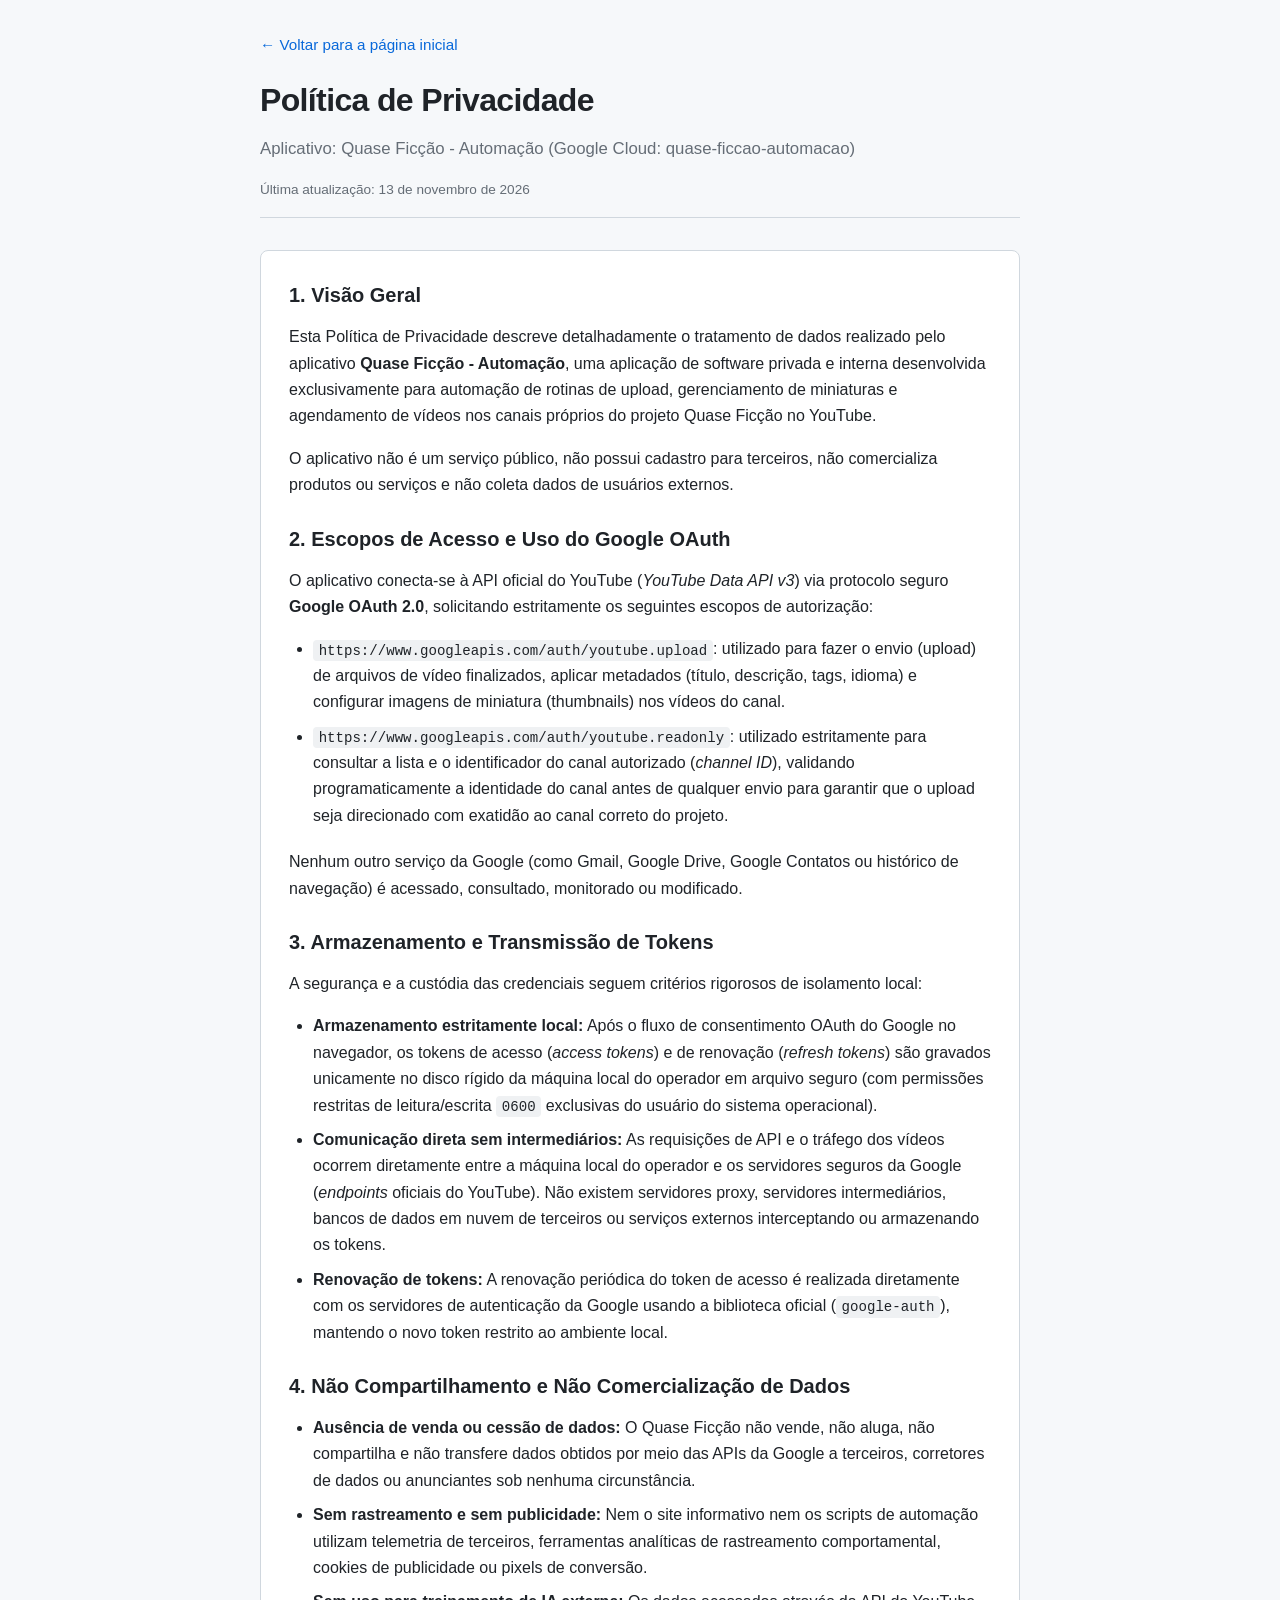
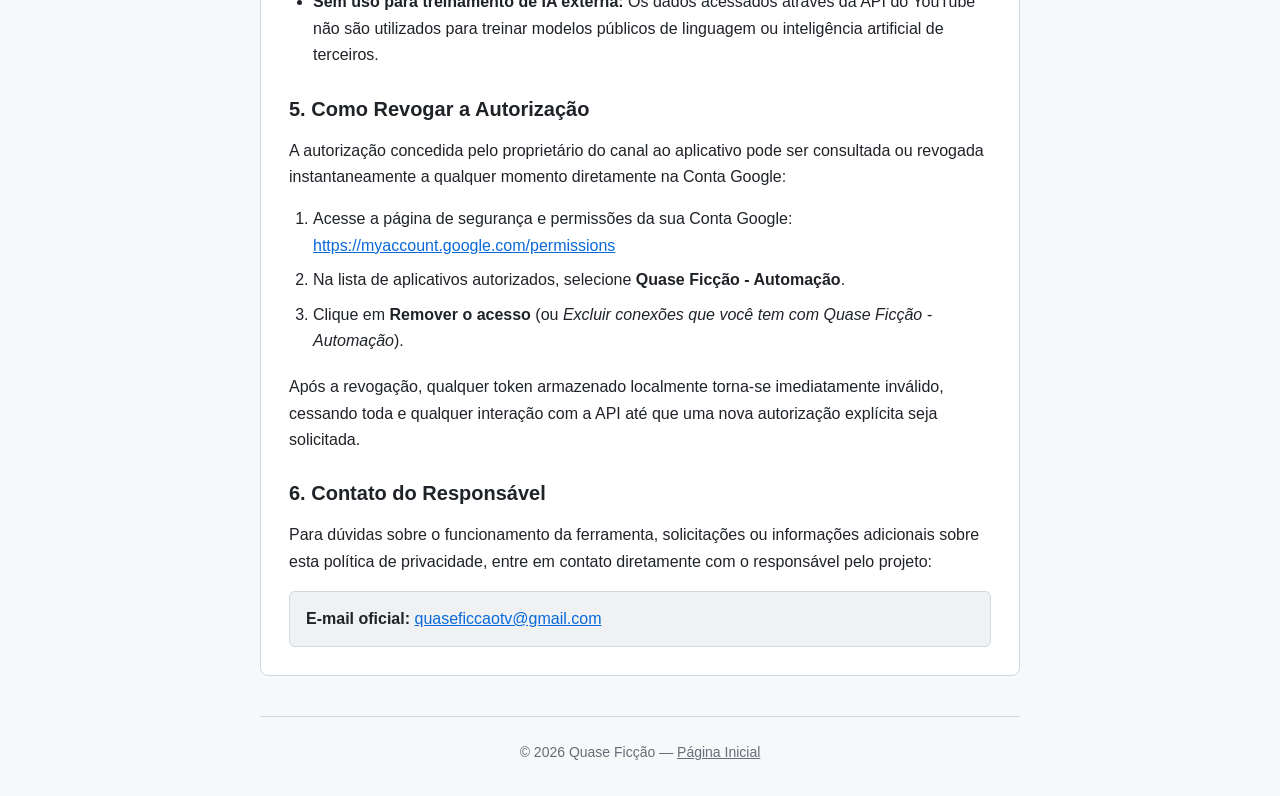
==== privacidade.html @ 53f61b38 "docs: adiciona e-mail oficial e refina política com detalhes reais de execução" ====
<!DOCTYPE html>
<html lang="pt-BR">
<head>
  <meta charset="UTF-8">
  <meta name="viewport" content="width=device-width, initial-scale=1.0">
  <title>Política de Privacidade — Quase Ficção - Automação</title>
  <link rel="stylesheet" href="style.css">
</head>
<body>
  <main class="container">
    <header>
      <p class="nav-back"><a href="index.html">&larr; Voltar para a página inicial</a></p>
      <h1>Política de Privacidade</h1>
      <p class="tagline">Aplicativo: Quase Ficção - Automação (Google Cloud: quase-ficcao-automacao)</p>
      <p class="date">Última atualização: 13 de novembro de 2026</p>
    </header>

    <article class="card content">
      <h2>1. Visão Geral</h2>
      <p>
        Esta Política de Privacidade descreve detalhadamente o tratamento de dados realizado pelo aplicativo <strong>Quase Ficção - Automação</strong>, uma aplicação de software privada e interna desenvolvida exclusivamente para automação de rotinas de upload, gerenciamento de miniaturas e agendamento de vídeos nos canais próprios do projeto Quase Ficção no YouTube.
      </p>
      <p>
        O aplicativo não é um serviço público, não possui cadastro para terceiros, não comercializa produtos ou serviços e não coleta dados de usuários externos.
      </p>

      <h2>2. Escopos de Acesso e Uso do Google OAuth</h2>
      <p>
        O aplicativo conecta-se à API oficial do YouTube (<em>YouTube Data API v3</em>) via protocolo seguro <strong>Google OAuth 2.0</strong>, solicitando estritamente os seguintes escopos de autorização:
      </p>
      <ul>
        <li><code>https://www.googleapis.com/auth/youtube.upload</code>: utilizado para fazer o envio (upload) de arquivos de vídeo finalizados, aplicar metadados (título, descrição, tags, idioma) e configurar imagens de miniatura (thumbnails) nos vídeos do canal.</li>
        <li><code>https://www.googleapis.com/auth/youtube.readonly</code>: utilizado estritamente para consultar a lista e o identificador do canal autorizado (<em>channel ID</em>), validando programaticamente a identidade do canal antes de qualquer envio para garantir que o upload seja direcionado com exatidão ao canal correto do projeto.</li>
      </ul>
      <p>
        Nenhum outro serviço da Google (como Gmail, Google Drive, Google Contatos ou histórico de navegação) é acessado, consultado, monitorado ou modificado.
      </p>

      <h2>3. Armazenamento e Transmissão de Tokens</h2>
      <p>
        A segurança e a custódia das credenciais seguem critérios rigorosos de isolamento local:
      </p>
      <ul>
        <li><strong>Armazenamento estritamente local:</strong> Após o fluxo de consentimento OAuth do Google no navegador, os tokens de acesso (<em>access tokens</em>) e de renovação (<em>refresh tokens</em>) são gravados unicamente no disco rígido da máquina local do operador em arquivo seguro (com permissões restritas de leitura/escrita <code>0600</code> exclusivas do usuário do sistema operacional).</li>
        <li><strong>Comunicação direta sem intermediários:</strong> As requisições de API e o tráfego dos vídeos ocorrem diretamente entre a máquina local do operador e os servidores seguros da Google (<em>endpoints</em> oficiais do YouTube). Não existem servidores proxy, servidores intermediários, bancos de dados em nuvem de terceiros ou serviços externos interceptando ou armazenando os tokens.</li>
        <li><strong>Renovação de tokens:</strong> A renovação periódica do token de acesso é realizada diretamente com os servidores de autenticação da Google usando a biblioteca oficial (<code>google-auth</code>), mantendo o novo token restrito ao ambiente local.</li>
      </ul>

      <h2>4. Não Compartilhamento e Não Comercialização de Dados</h2>
      <ul>
        <li><strong>Ausência de venda ou cessão de dados:</strong> O Quase Ficção não vende, não aluga, não compartilha e não transfere dados obtidos por meio das APIs da Google a terceiros, corretores de dados ou anunciantes sob nenhuma circunstância.</li>
        <li><strong>Sem rastreamento e sem publicidade:</strong> Nem o site informativo nem os scripts de automação utilizam telemetria de terceiros, ferramentas analíticas de rastreamento comportamental, cookies de publicidade ou pixels de conversão.</li>
        <li><strong>Sem uso para treinamento de IA externa:</strong> Os dados acessados através da API do YouTube não são utilizados para treinar modelos públicos de linguagem ou inteligência artificial de terceiros.</li>
      </ul>

      <h2>5. Como Revogar a Autorização</h2>
      <p>
        A autorização concedida pelo proprietário do canal ao aplicativo pode ser consultada ou revogada instantaneamente a qualquer momento diretamente na Conta Google:
      </p>
      <ol>
        <li>Acesse a página de segurança e permissões da sua Conta Google: <a href="https://myaccount.google.com/permissions" target="_blank" rel="noopener noreferrer">https://myaccount.google.com/permissions</a></li>
        <li>Na lista de aplicativos autorizados, selecione <strong>Quase Ficção - Automação</strong>.</li>
        <li>Clique em <strong>Remover o acesso</strong> (ou <em>Excluir conexões que você tem com Quase Ficção - Automação</em>).</li>
      </ol>
      <p>
        Após a revogação, qualquer token armazenado localmente torna-se imediatamente inválido, cessando toda e qualquer interação com a API até que uma nova autorização explícita seja solicitada.
      </p>

      <h2>6. Contato do Responsável</h2>
      <p>
        Para dúvidas sobre o funcionamento da ferramenta, solicitações ou informações adicionais sobre esta política de privacidade, entre em contato diretamente com o responsável pelo projeto:
      </p>
      <p class="contact-box">
        <strong>E-mail oficial:</strong> <a href="mailto:quaseficcaotv@gmail.com">quaseficcaotv@gmail.com</a>
      </p>
    </article>

    <footer>
      <p>&copy; 2026 Quase Ficção — <a href="index.html">Página Inicial</a></p>
    </footer>
  </main>
</body>
</html>
---- style.css ----
:root {
  --bg-color: #0f1117;
  --card-bg: #1a1d26;
  --text-main: #e6edf3;
  --text-muted: #8b949e;
  --accent: #58a6ff;
  --accent-hover: #79b8ff;
  --border: #30363d;
  --btn-bg: #238636;
  --btn-hover: #2ea043;
  --btn-text: #ffffff;
  --code-bg: #22272e;
}

@media (prefers-color-scheme: light) {
  :root {
    --bg-color: #f6f8fa;
    --card-bg: #ffffff;
    --text-main: #1f2328;
    --text-muted: #656d76;
    --accent: #0969da;
    --accent-hover: #0854ad;
    --border: #d0d7de;
    --btn-bg: #1f883d;
    --btn-hover: #1a7f37;
    --btn-text: #ffffff;
    --code-bg: #eff1f3;
  }
}

* {
  box-sizing: border-box;
  margin: 0;
  padding: 0;
}

body {
  font-family: -apple-system, BlinkMacSystemFont, "Segoe UI", Roboto, Helvetica, Arial, sans-serif;
  background-color: var(--bg-color);
  color: var(--text-main);
  line-height: 1.65;
  padding: 2rem 1rem;
}

.container {
  max-width: 760px;
  margin: 0 auto;
}

header {
  margin-bottom: 2rem;
  padding-bottom: 1rem;
  border-bottom: 1px solid var(--border);
}

h1 {
  font-size: 2rem;
  margin-bottom: 0.5rem;
  letter-spacing: -0.02em;
}

h2 {
  font-size: 1.25rem;
  margin-top: 1.5rem;
  margin-bottom: 0.75rem;
  color: var(--text-main);
}

.content h2:first-of-type {
  margin-top: 0;
}

.tagline {
  color: var(--text-muted);
  font-size: 1.05rem;
}

.date {
  color: var(--text-muted);
  font-size: 0.85rem;
  margin-top: 0.25rem;
}

.nav-back {
  margin-bottom: 1rem;
}

.nav-back a {
  color: var(--accent);
  text-decoration: none;
  font-size: 0.95rem;
}

.nav-back a:hover {
  text-decoration: underline;
}

.card {
  background-color: var(--card-bg);
  border: 1px solid var(--border);
  border-radius: 8px;
  padding: 1.75rem;
  margin-bottom: 1.5rem;
}

p {
  margin-bottom: 1rem;
}

p:last-child {
  margin-bottom: 0;
}

ul, ol {
  margin: 0.75rem 0 1.25rem 1.5rem;
}

li {
  margin-bottom: 0.5rem;
}

code {
  font-family: ui-monospace, SFMono-Regular, "SF Mono", Menlo, Consolas, monospace;
  font-size: 0.88em;
  background-color: var(--code-bg);
  padding: 0.2em 0.4em;
  border-radius: 4px;
}

a {
  color: var(--accent);
  text-decoration: underline;
}

a:hover {
  color: var(--accent-hover);
}

.btn {
  display: inline-block;
  background-color: var(--btn-bg);
  color: var(--btn-text) !important;
  text-decoration: none !important;
  font-weight: 500;
  padding: 0.65rem 1.25rem;
  border-radius: 6px;
  transition: background-color 0.15s ease;
}

.btn:hover {
  background-color: var(--btn-hover);
}

.contact-box {
  background-color: var(--code-bg);
  border: 1px solid var(--border);
  padding: 0.85rem 1rem;
  border-radius: 6px;
  font-family: inherit;
}

.placeholder {
  color: var(--accent);
  font-weight: 600;
}

footer {
  margin-top: 2.5rem;
  padding-top: 1.5rem;
  border-top: 1px solid var(--border);
  font-size: 0.875rem;
  color: var(--text-muted);
  text-align: center;
}

footer a {
  color: var(--text-muted);
}

footer a:hover {
  color: var(--text-main);
}
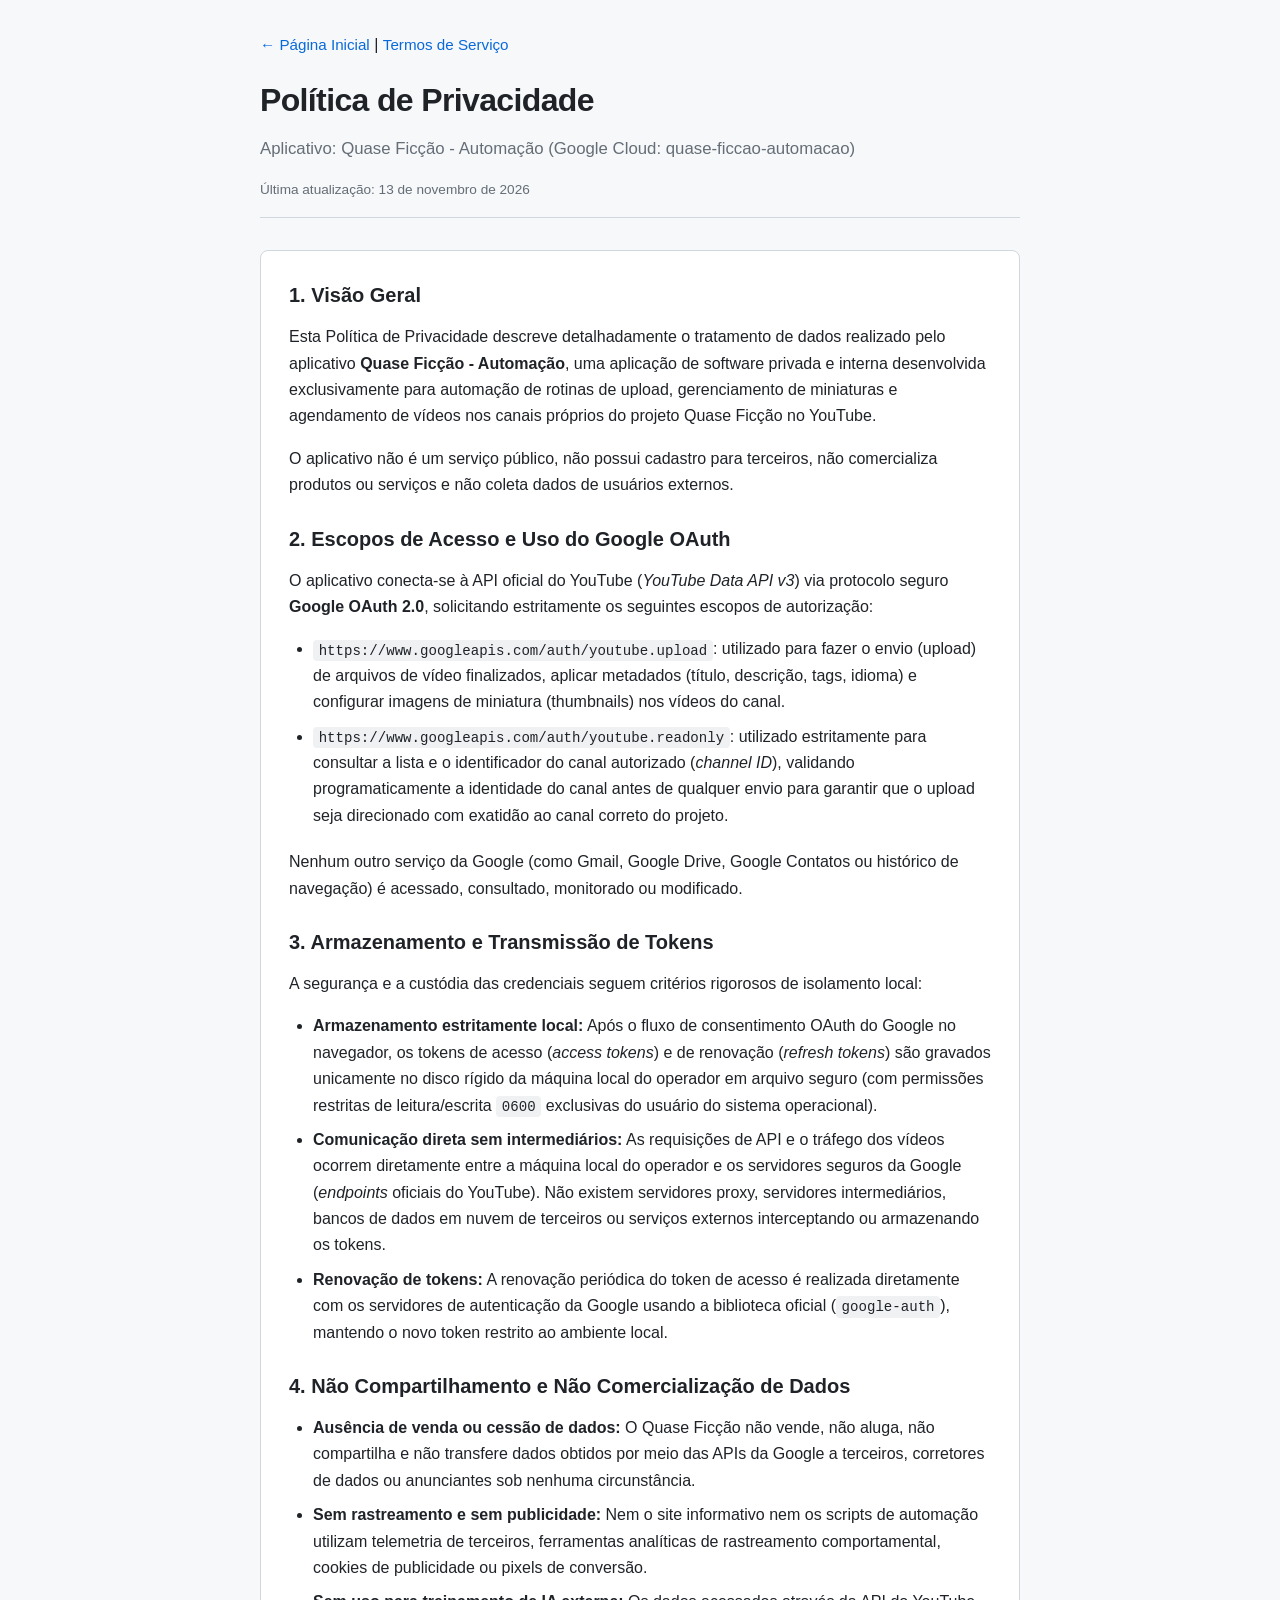
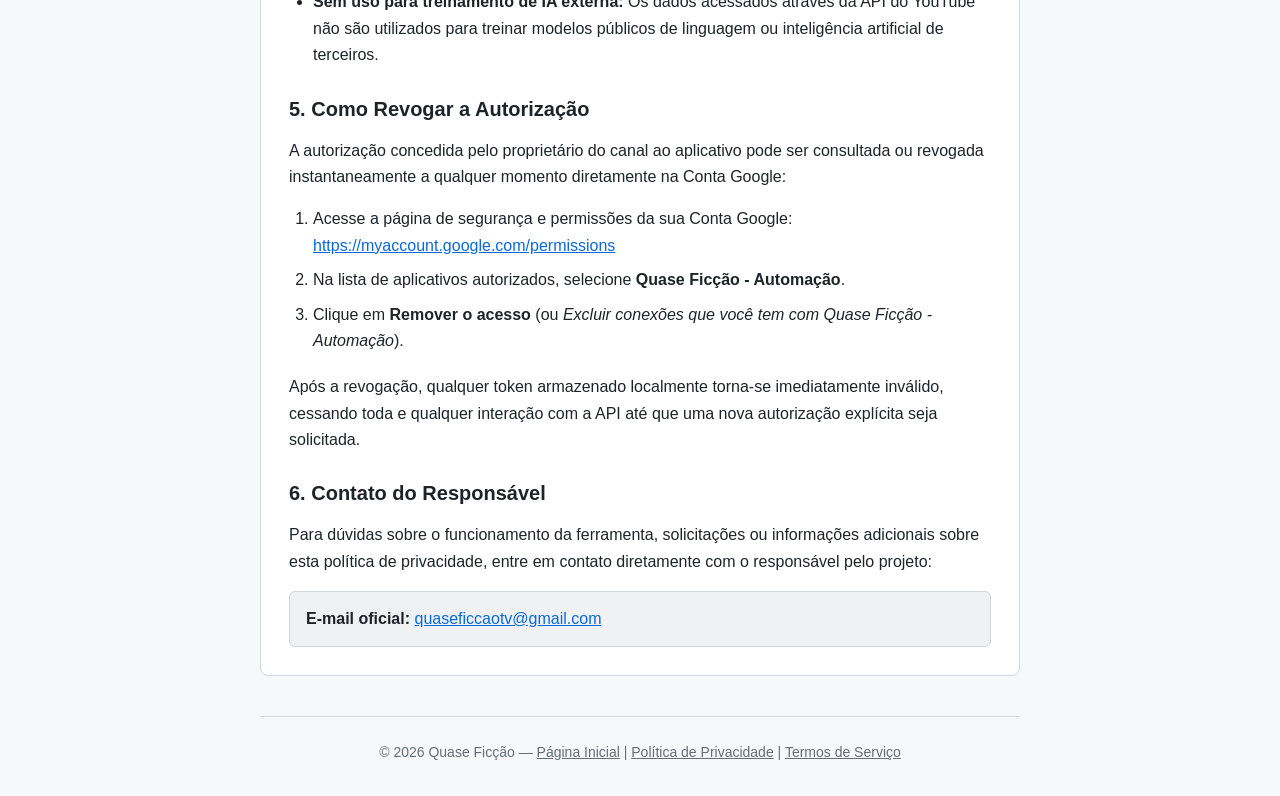
==== commit 7c927544: "feat: adiciona Termos de Serviço e links cruzados com Home e Privacidade" ====
--- a/privacidade.html
+++ b/privacidade.html
@@ -9,7 +9,7 @@
 <body>
   <main class="container">
     <header>
-      <p class="nav-back"><a href="index.html">&larr; Voltar para a página inicial</a></p>
+      <p class="nav-back"><a href="index.html">&larr; Página Inicial</a> | <a href="termos.html">Termos de Serviço</a></p>
       <h1>Política de Privacidade</h1>
       <p class="tagline">Aplicativo: Quase Ficção - Automação (Google Cloud: quase-ficcao-automacao)</p>
       <p class="date">Última atualização: 13 de novembro de 2026</p>
@@ -76,7 +76,7 @@
     </article>
 
     <footer>
-      <p>&copy; 2026 Quase Ficção — <a href="index.html">Página Inicial</a></p>
+      <p>&copy; 2026 Quase Ficção — <a href="index.html">Página Inicial</a> | <a href="privacidade.html">Política de Privacidade</a> | <a href="termos.html">Termos de Serviço</a></p>
     </footer>
   </main>
 </body>
--- a/style.css
+++ b/style.css
@@ -136,6 +136,13 @@
   color: var(--accent-hover);
 }
 
+.actions {
+  display: flex;
+  flex-wrap: wrap;
+  gap: 0.75rem;
+  margin-top: 1.5rem;
+}
+
 .btn {
   display: inline-block;
   background-color: var(--btn-bg);
@@ -144,11 +151,22 @@
   font-weight: 500;
   padding: 0.65rem 1.25rem;
   border-radius: 6px;
-  transition: background-color 0.15s ease;
+  transition: background-color 0.15s ease, border-color 0.15s ease;
 }
 
 .btn:hover {
   background-color: var(--btn-hover);
+}
+
+.btn-secondary {
+  background-color: var(--code-bg);
+  border: 1px solid var(--border);
+  color: var(--text-main) !important;
+}
+
+.btn-secondary:hover {
+  background-color: var(--border);
+  color: var(--text-main) !important;
 }
 
 .contact-box {
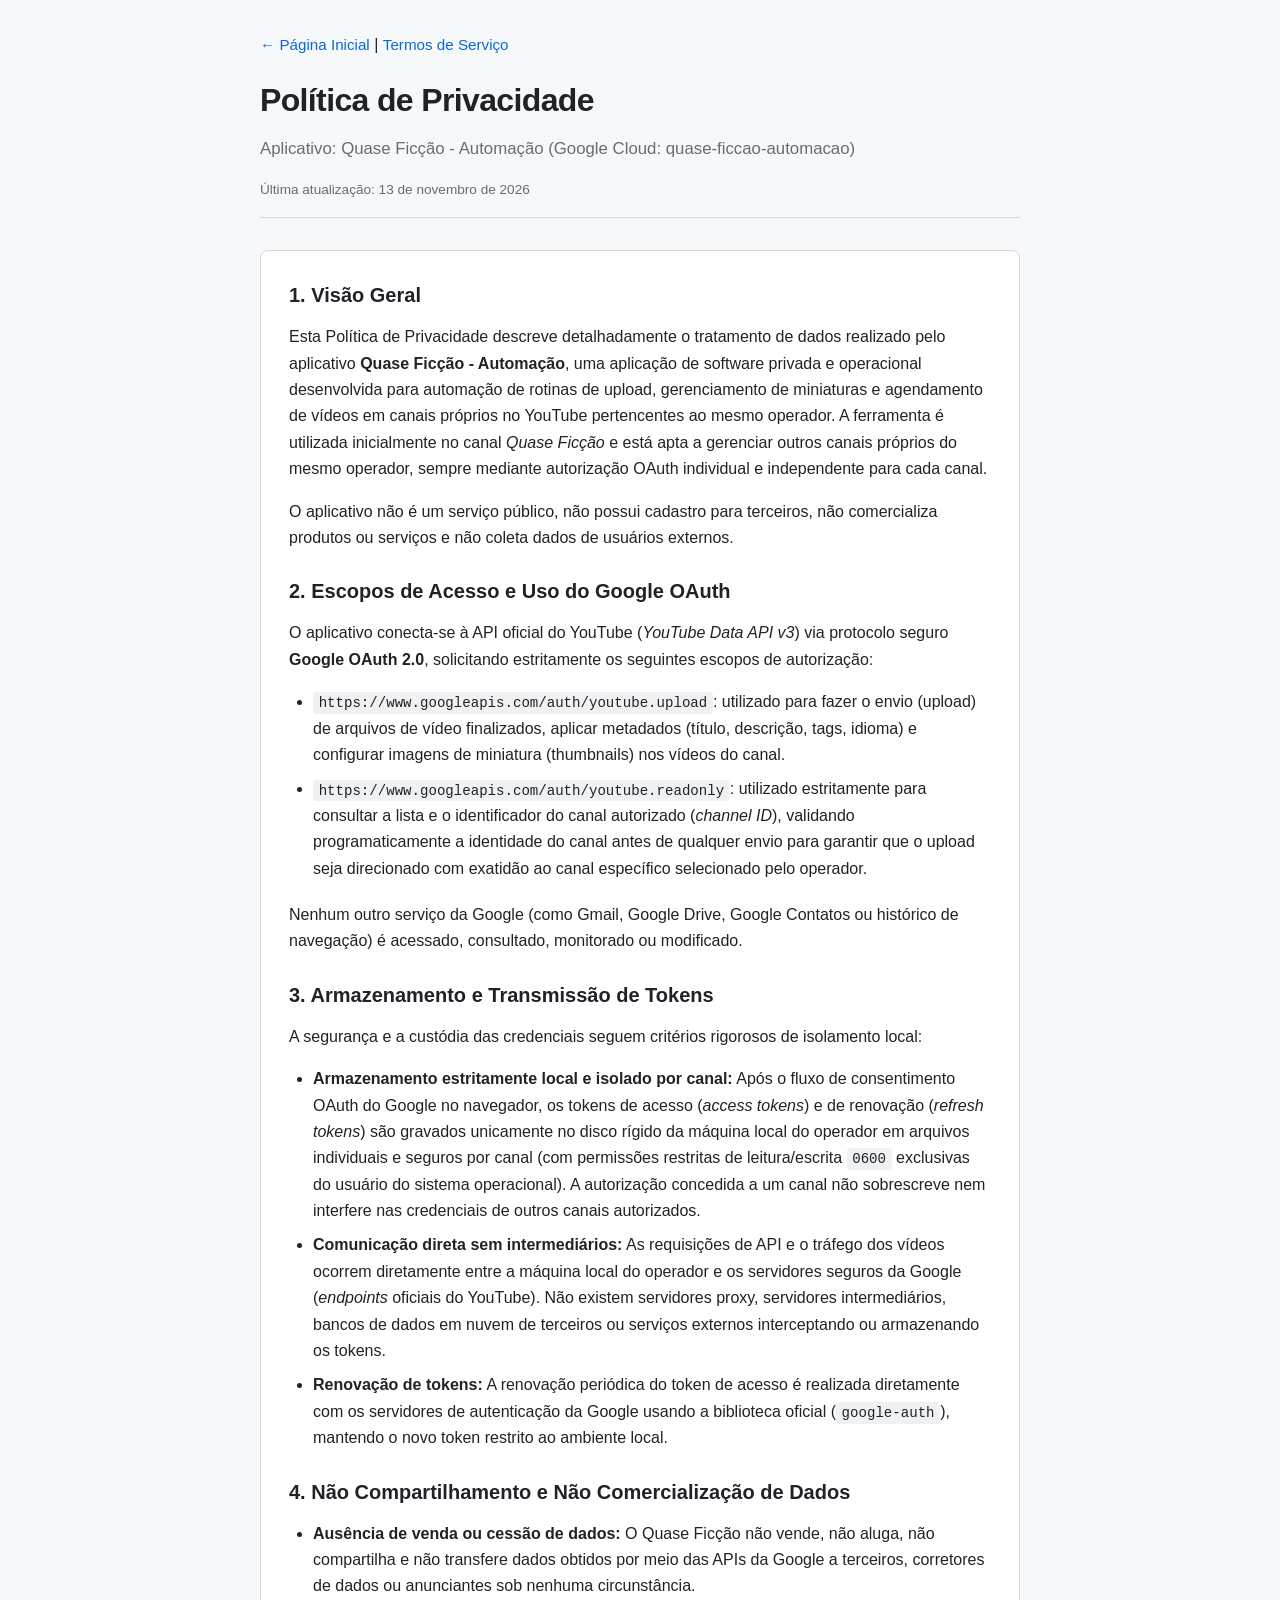
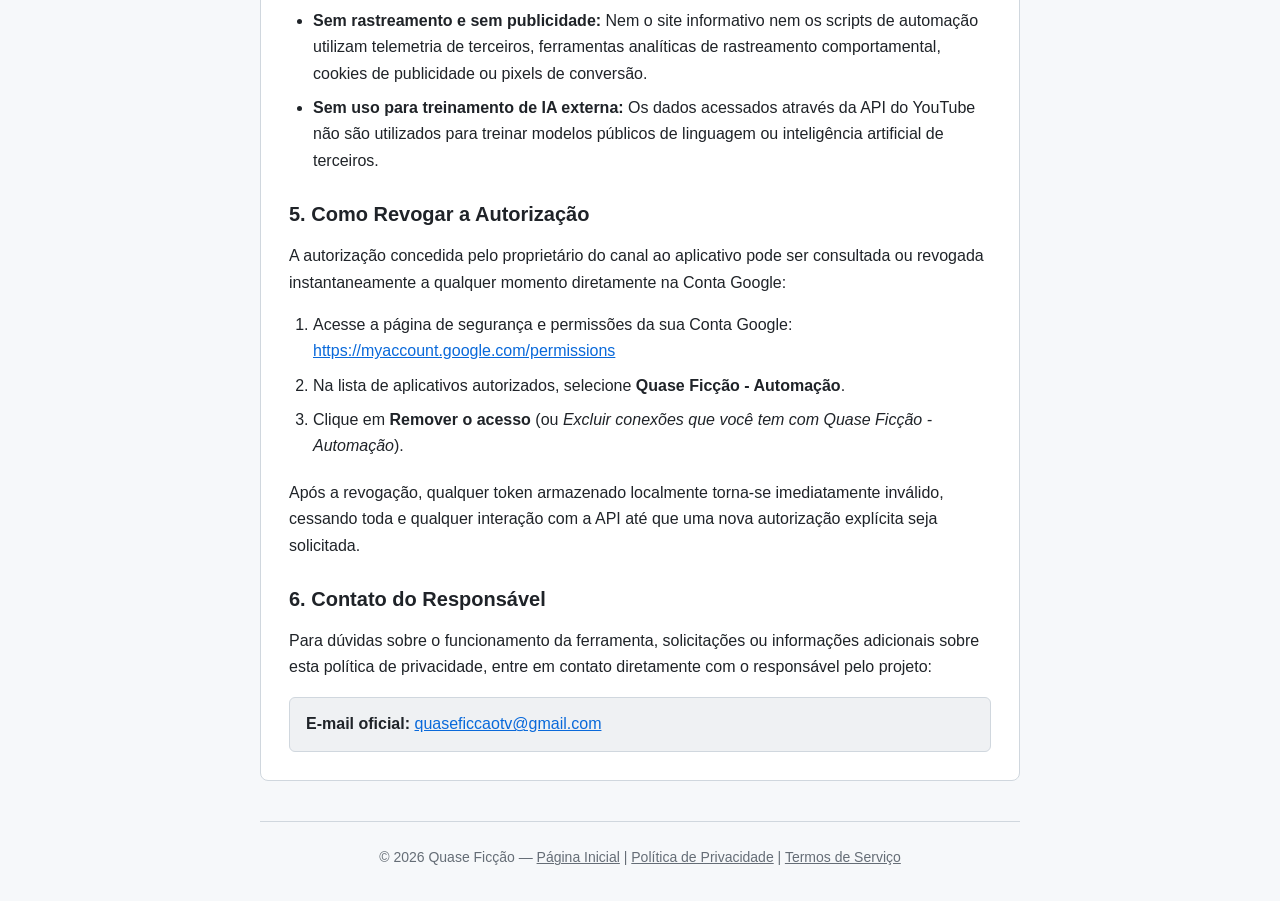
==== commit 4cb66bab: "docs: atualiza escopo de uso para canais próprios adicionais do mesmo operador" ====
--- a/privacidade.html
+++ b/privacidade.html
@@ -18,7 +18,7 @@
     <article class="card content">
       <h2>1. Visão Geral</h2>
       <p>
-        Esta Política de Privacidade descreve detalhadamente o tratamento de dados realizado pelo aplicativo <strong>Quase Ficção - Automação</strong>, uma aplicação de software privada e interna desenvolvida exclusivamente para automação de rotinas de upload, gerenciamento de miniaturas e agendamento de vídeos nos canais próprios do projeto Quase Ficção no YouTube.
+        Esta Política de Privacidade descreve detalhadamente o tratamento de dados realizado pelo aplicativo <strong>Quase Ficção - Automação</strong>, uma aplicação de software privada e operacional desenvolvida para automação de rotinas de upload, gerenciamento de miniaturas e agendamento de vídeos em canais próprios no YouTube pertencentes ao mesmo operador. A ferramenta é utilizada inicialmente no canal <em>Quase Ficção</em> e está apta a gerenciar outros canais próprios do mesmo operador, sempre mediante autorização OAuth individual e independente para cada canal.
       </p>
       <p>
         O aplicativo não é um serviço público, não possui cadastro para terceiros, não comercializa produtos ou serviços e não coleta dados de usuários externos.
@@ -30,7 +30,7 @@
       </p>
       <ul>
         <li><code>https://www.googleapis.com/auth/youtube.upload</code>: utilizado para fazer o envio (upload) de arquivos de vídeo finalizados, aplicar metadados (título, descrição, tags, idioma) e configurar imagens de miniatura (thumbnails) nos vídeos do canal.</li>
-        <li><code>https://www.googleapis.com/auth/youtube.readonly</code>: utilizado estritamente para consultar a lista e o identificador do canal autorizado (<em>channel ID</em>), validando programaticamente a identidade do canal antes de qualquer envio para garantir que o upload seja direcionado com exatidão ao canal correto do projeto.</li>
+        <li><code>https://www.googleapis.com/auth/youtube.readonly</code>: utilizado estritamente para consultar a lista e o identificador do canal autorizado (<em>channel ID</em>), validando programaticamente a identidade do canal antes de qualquer envio para garantir que o upload seja direcionado com exatidão ao canal específico selecionado pelo operador.</li>
       </ul>
       <p>
         Nenhum outro serviço da Google (como Gmail, Google Drive, Google Contatos ou histórico de navegação) é acessado, consultado, monitorado ou modificado.
@@ -41,7 +41,7 @@
         A segurança e a custódia das credenciais seguem critérios rigorosos de isolamento local:
       </p>
       <ul>
-        <li><strong>Armazenamento estritamente local:</strong> Após o fluxo de consentimento OAuth do Google no navegador, os tokens de acesso (<em>access tokens</em>) e de renovação (<em>refresh tokens</em>) são gravados unicamente no disco rígido da máquina local do operador em arquivo seguro (com permissões restritas de leitura/escrita <code>0600</code> exclusivas do usuário do sistema operacional).</li>
+        <li><strong>Armazenamento estritamente local e isolado por canal:</strong> Após o fluxo de consentimento OAuth do Google no navegador, os tokens de acesso (<em>access tokens</em>) e de renovação (<em>refresh tokens</em>) são gravados unicamente no disco rígido da máquina local do operador em arquivos individuais e seguros por canal (com permissões restritas de leitura/escrita <code>0600</code> exclusivas do usuário do sistema operacional). A autorização concedida a um canal não sobrescreve nem interfere nas credenciais de outros canais autorizados.</li>
         <li><strong>Comunicação direta sem intermediários:</strong> As requisições de API e o tráfego dos vídeos ocorrem diretamente entre a máquina local do operador e os servidores seguros da Google (<em>endpoints</em> oficiais do YouTube). Não existem servidores proxy, servidores intermediários, bancos de dados em nuvem de terceiros ou serviços externos interceptando ou armazenando os tokens.</li>
         <li><strong>Renovação de tokens:</strong> A renovação periódica do token de acesso é realizada diretamente com os servidores de autenticação da Google usando a biblioteca oficial (<code>google-auth</code>), mantendo o novo token restrito ao ambiente local.</li>
       </ul>
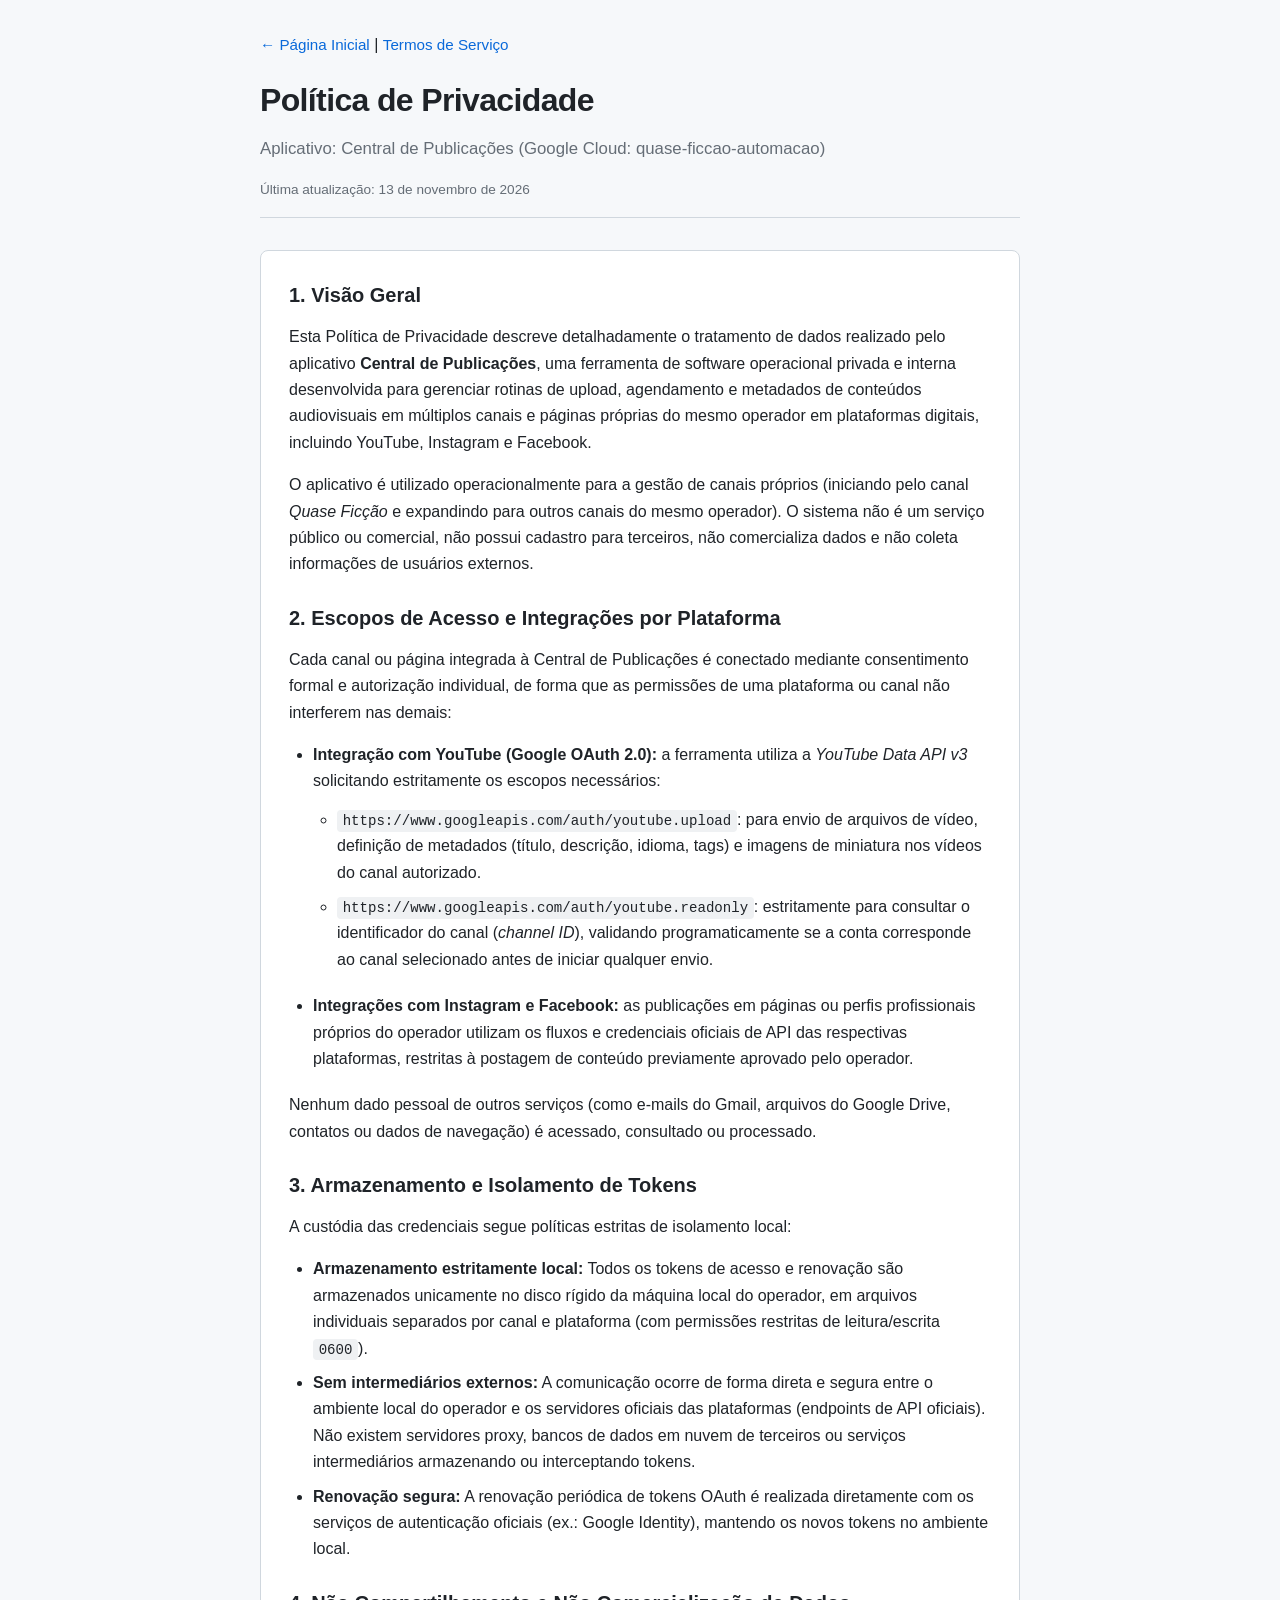
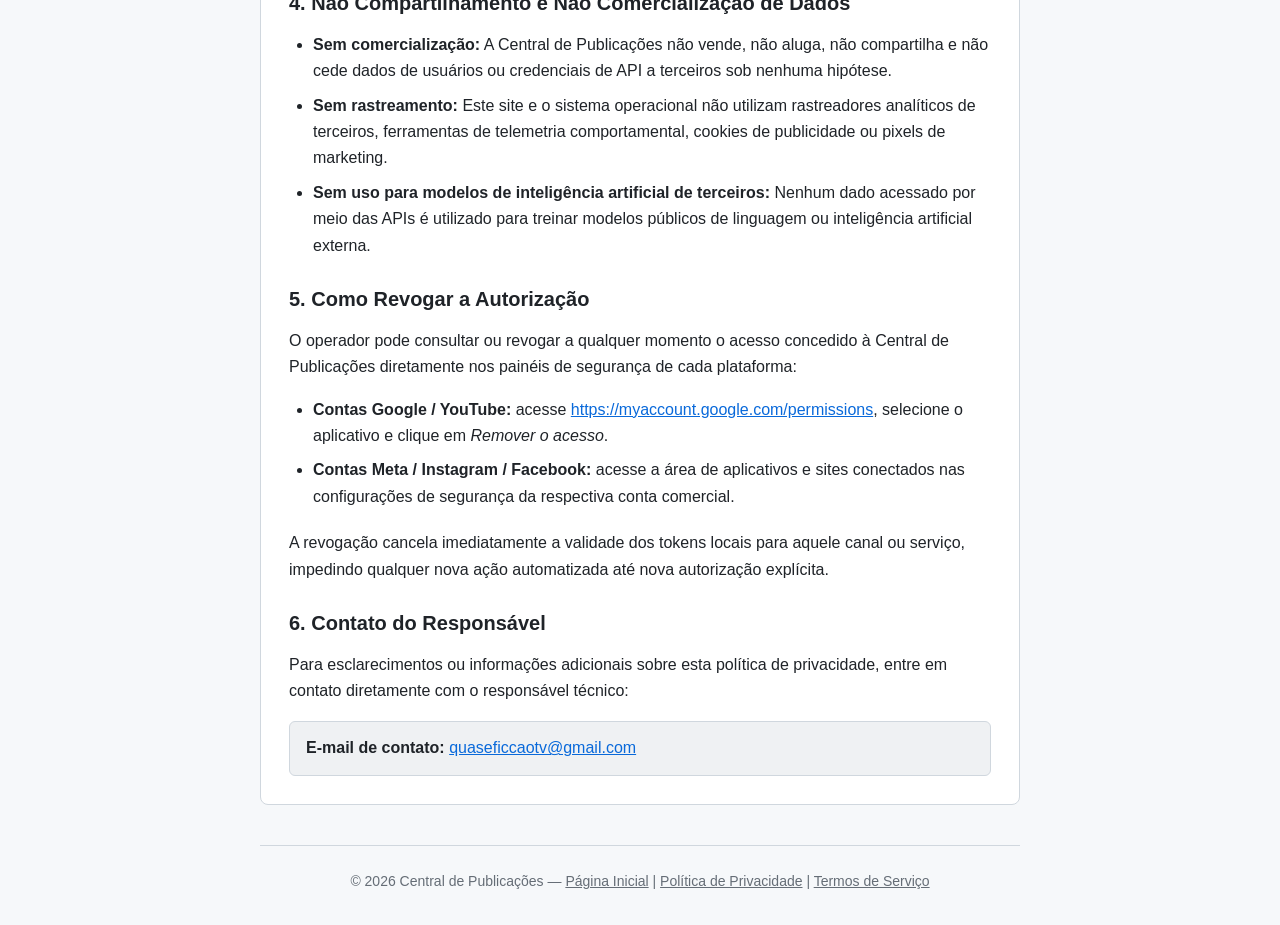
==== commit 25d4cecf: "feat: renomeia aplicacao para Central de Publicacoes e expande escopo de canais proprios" ====
--- a/privacidade.html
+++ b/privacidade.html
@@ -3,7 +3,7 @@
 <head>
   <meta charset="UTF-8">
   <meta name="viewport" content="width=device-width, initial-scale=1.0">
-  <title>Política de Privacidade — Quase Ficção - Automação</title>
+  <title>Política de Privacidade — Central de Publicações</title>
   <link rel="stylesheet" href="style.css">
 </head>
 <body>
@@ -11,72 +11,79 @@
     <header>
       <p class="nav-back"><a href="index.html">&larr; Página Inicial</a> | <a href="termos.html">Termos de Serviço</a></p>
       <h1>Política de Privacidade</h1>
-      <p class="tagline">Aplicativo: Quase Ficção - Automação (Google Cloud: quase-ficcao-automacao)</p>
+      <p class="tagline">Aplicativo: Central de Publicações (Google Cloud: quase-ficcao-automacao)</p>
       <p class="date">Última atualização: 13 de novembro de 2026</p>
     </header>
 
     <article class="card content">
       <h2>1. Visão Geral</h2>
       <p>
-        Esta Política de Privacidade descreve detalhadamente o tratamento de dados realizado pelo aplicativo <strong>Quase Ficção - Automação</strong>, uma aplicação de software privada e operacional desenvolvida para automação de rotinas de upload, gerenciamento de miniaturas e agendamento de vídeos em canais próprios no YouTube pertencentes ao mesmo operador. A ferramenta é utilizada inicialmente no canal <em>Quase Ficção</em> e está apta a gerenciar outros canais próprios do mesmo operador, sempre mediante autorização OAuth individual e independente para cada canal.
+        Esta Política de Privacidade descreve detalhadamente o tratamento de dados realizado pelo aplicativo <strong>Central de Publicações</strong>, uma ferramenta de software operacional privada e interna desenvolvida para gerenciar rotinas de upload, agendamento e metadados de conteúdos audiovisuais em múltiplos canais e páginas próprias do mesmo operador em plataformas digitais, incluindo YouTube, Instagram e Facebook.
       </p>
       <p>
-        O aplicativo não é um serviço público, não possui cadastro para terceiros, não comercializa produtos ou serviços e não coleta dados de usuários externos.
+        O aplicativo é utilizado operacionalmente para a gestão de canais próprios (iniciando pelo canal <em>Quase Ficção</em> e expandindo para outros canais do mesmo operador). O sistema não é um serviço público ou comercial, não possui cadastro para terceiros, não comercializa dados e não coleta informações de usuários externos.
       </p>
 
-      <h2>2. Escopos de Acesso e Uso do Google OAuth</h2>
+      <h2>2. Escopos de Acesso e Integrações por Plataforma</h2>
       <p>
-        O aplicativo conecta-se à API oficial do YouTube (<em>YouTube Data API v3</em>) via protocolo seguro <strong>Google OAuth 2.0</strong>, solicitando estritamente os seguintes escopos de autorização:
+        Cada canal ou página integrada à Central de Publicações é conectado mediante consentimento formal e autorização individual, de forma que as permissões de uma plataforma ou canal não interferem nas demais:
       </p>
       <ul>
-        <li><code>https://www.googleapis.com/auth/youtube.upload</code>: utilizado para fazer o envio (upload) de arquivos de vídeo finalizados, aplicar metadados (título, descrição, tags, idioma) e configurar imagens de miniatura (thumbnails) nos vídeos do canal.</li>
-        <li><code>https://www.googleapis.com/auth/youtube.readonly</code>: utilizado estritamente para consultar a lista e o identificador do canal autorizado (<em>channel ID</em>), validando programaticamente a identidade do canal antes de qualquer envio para garantir que o upload seja direcionado com exatidão ao canal específico selecionado pelo operador.</li>
+        <li>
+          <strong>Integração com YouTube (Google OAuth 2.0):</strong> a ferramenta utiliza a <em>YouTube Data API v3</em> solicitando estritamente os escopos necessários:
+          <ul>
+            <li><code>https://www.googleapis.com/auth/youtube.upload</code>: para envio de arquivos de vídeo, definição de metadados (título, descrição, idioma, tags) e imagens de miniatura nos vídeos do canal autorizado.</li>
+            <li><code>https://www.googleapis.com/auth/youtube.readonly</code>: estritamente para consultar o identificador do canal (<em>channel ID</em>), validando programaticamente se a conta corresponde ao canal selecionado antes de iniciar qualquer envio.</li>
+          </ul>
+        </li>
+        <li>
+          <strong>Integrações com Instagram e Facebook:</strong> as publicações em páginas ou perfis profissionais próprios do operador utilizam os fluxos e credenciais oficiais de API das respectivas plataformas, restritas à postagem de conteúdo previamente aprovado pelo operador.
+        </li>
       </ul>
       <p>
-        Nenhum outro serviço da Google (como Gmail, Google Drive, Google Contatos ou histórico de navegação) é acessado, consultado, monitorado ou modificado.
+        Nenhum dado pessoal de outros serviços (como e-mails do Gmail, arquivos do Google Drive, contatos ou dados de navegação) é acessado, consultado ou processado.
       </p>
 
-      <h2>3. Armazenamento e Transmissão de Tokens</h2>
+      <h2>3. Armazenamento e Isolamento de Tokens</h2>
       <p>
-        A segurança e a custódia das credenciais seguem critérios rigorosos de isolamento local:
+        A custódia das credenciais segue políticas estritas de isolamento local:
       </p>
       <ul>
-        <li><strong>Armazenamento estritamente local e isolado por canal:</strong> Após o fluxo de consentimento OAuth do Google no navegador, os tokens de acesso (<em>access tokens</em>) e de renovação (<em>refresh tokens</em>) são gravados unicamente no disco rígido da máquina local do operador em arquivos individuais e seguros por canal (com permissões restritas de leitura/escrita <code>0600</code> exclusivas do usuário do sistema operacional). A autorização concedida a um canal não sobrescreve nem interfere nas credenciais de outros canais autorizados.</li>
-        <li><strong>Comunicação direta sem intermediários:</strong> As requisições de API e o tráfego dos vídeos ocorrem diretamente entre a máquina local do operador e os servidores seguros da Google (<em>endpoints</em> oficiais do YouTube). Não existem servidores proxy, servidores intermediários, bancos de dados em nuvem de terceiros ou serviços externos interceptando ou armazenando os tokens.</li>
-        <li><strong>Renovação de tokens:</strong> A renovação periódica do token de acesso é realizada diretamente com os servidores de autenticação da Google usando a biblioteca oficial (<code>google-auth</code>), mantendo o novo token restrito ao ambiente local.</li>
+        <li><strong>Armazenamento estritamente local:</strong> Todos os tokens de acesso e renovação são armazenados unicamente no disco rígido da máquina local do operador, em arquivos individuais separados por canal e plataforma (com permissões restritas de leitura/escrita <code>0600</code>).</li>
+        <li><strong>Sem intermediários externos:</strong> A comunicação ocorre de forma direta e segura entre o ambiente local do operador e os servidores oficiais das plataformas (endpoints de API oficiais). Não existem servidores proxy, bancos de dados em nuvem de terceiros ou serviços intermediários armazenando ou interceptando tokens.</li>
+        <li><strong>Renovação segura:</strong> A renovação periódica de tokens OAuth é realizada diretamente com os serviços de autenticação oficiais (ex.: Google Identity), mantendo os novos tokens no ambiente local.</li>
       </ul>
 
       <h2>4. Não Compartilhamento e Não Comercialização de Dados</h2>
       <ul>
-        <li><strong>Ausência de venda ou cessão de dados:</strong> O Quase Ficção não vende, não aluga, não compartilha e não transfere dados obtidos por meio das APIs da Google a terceiros, corretores de dados ou anunciantes sob nenhuma circunstância.</li>
-        <li><strong>Sem rastreamento e sem publicidade:</strong> Nem o site informativo nem os scripts de automação utilizam telemetria de terceiros, ferramentas analíticas de rastreamento comportamental, cookies de publicidade ou pixels de conversão.</li>
-        <li><strong>Sem uso para treinamento de IA externa:</strong> Os dados acessados através da API do YouTube não são utilizados para treinar modelos públicos de linguagem ou inteligência artificial de terceiros.</li>
+        <li><strong>Sem comercialização:</strong> A Central de Publicações não vende, não aluga, não compartilha e não cede dados de usuários ou credenciais de API a terceiros sob nenhuma hipótese.</li>
+        <li><strong>Sem rastreamento:</strong> Este site e o sistema operacional não utilizam rastreadores analíticos de terceiros, ferramentas de telemetria comportamental, cookies de publicidade ou pixels de marketing.</li>
+        <li><strong>Sem uso para modelos de inteligência artificial de terceiros:</strong> Nenhum dado acessado por meio das APIs é utilizado para treinar modelos públicos de linguagem ou inteligência artificial externa.</li>
       </ul>
 
       <h2>5. Como Revogar a Autorização</h2>
       <p>
-        A autorização concedida pelo proprietário do canal ao aplicativo pode ser consultada ou revogada instantaneamente a qualquer momento diretamente na Conta Google:
+        O operador pode consultar ou revogar a qualquer momento o acesso concedido à Central de Publicações diretamente nos painéis de segurança de cada plataforma:
       </p>
-      <ol>
-        <li>Acesse a página de segurança e permissões da sua Conta Google: <a href="https://myaccount.google.com/permissions" target="_blank" rel="noopener noreferrer">https://myaccount.google.com/permissions</a></li>
-        <li>Na lista de aplicativos autorizados, selecione <strong>Quase Ficção - Automação</strong>.</li>
-        <li>Clique em <strong>Remover o acesso</strong> (ou <em>Excluir conexões que você tem com Quase Ficção - Automação</em>).</li>
-      </ol>
+      <ul>
+        <li><strong>Contas Google / YouTube:</strong> acesse <a href="https://myaccount.google.com/permissions" target="_blank" rel="noopener noreferrer">https://myaccount.google.com/permissions</a>, selecione o aplicativo e clique em <em>Remover o acesso</em>.</li>
+        <li><strong>Contas Meta / Instagram / Facebook:</strong> acesse a área de aplicativos e sites conectados nas configurações de segurança da respectiva conta comercial.</li>
+      </ul>
       <p>
-        Após a revogação, qualquer token armazenado localmente torna-se imediatamente inválido, cessando toda e qualquer interação com a API até que uma nova autorização explícita seja solicitada.
+        A revogação cancela imediatamente a validade dos tokens locais para aquele canal ou serviço, impedindo qualquer nova ação automatizada até nova autorização explícita.
       </p>
 
       <h2>6. Contato do Responsável</h2>
       <p>
-        Para dúvidas sobre o funcionamento da ferramenta, solicitações ou informações adicionais sobre esta política de privacidade, entre em contato diretamente com o responsável pelo projeto:
+        Para esclarecimentos ou informações adicionais sobre esta política de privacidade, entre em contato diretamente com o responsável técnico:
       </p>
       <p class="contact-box">
-        <strong>E-mail oficial:</strong> <a href="mailto:quaseficcaotv@gmail.com">quaseficcaotv@gmail.com</a>
+        <strong>E-mail de contato:</strong> <a href="mailto:quaseficcaotv@gmail.com">quaseficcaotv@gmail.com</a>
       </p>
     </article>
 
     <footer>
-      <p>&copy; 2026 Quase Ficção — <a href="index.html">Página Inicial</a> | <a href="privacidade.html">Política de Privacidade</a> | <a href="termos.html">Termos de Serviço</a></p>
+      <p>&copy; 2026 Central de Publicações — <a href="index.html">Página Inicial</a> | <a href="privacidade.html">Política de Privacidade</a> | <a href="termos.html">Termos de Serviço</a></p>
     </footer>
   </main>
 </body>
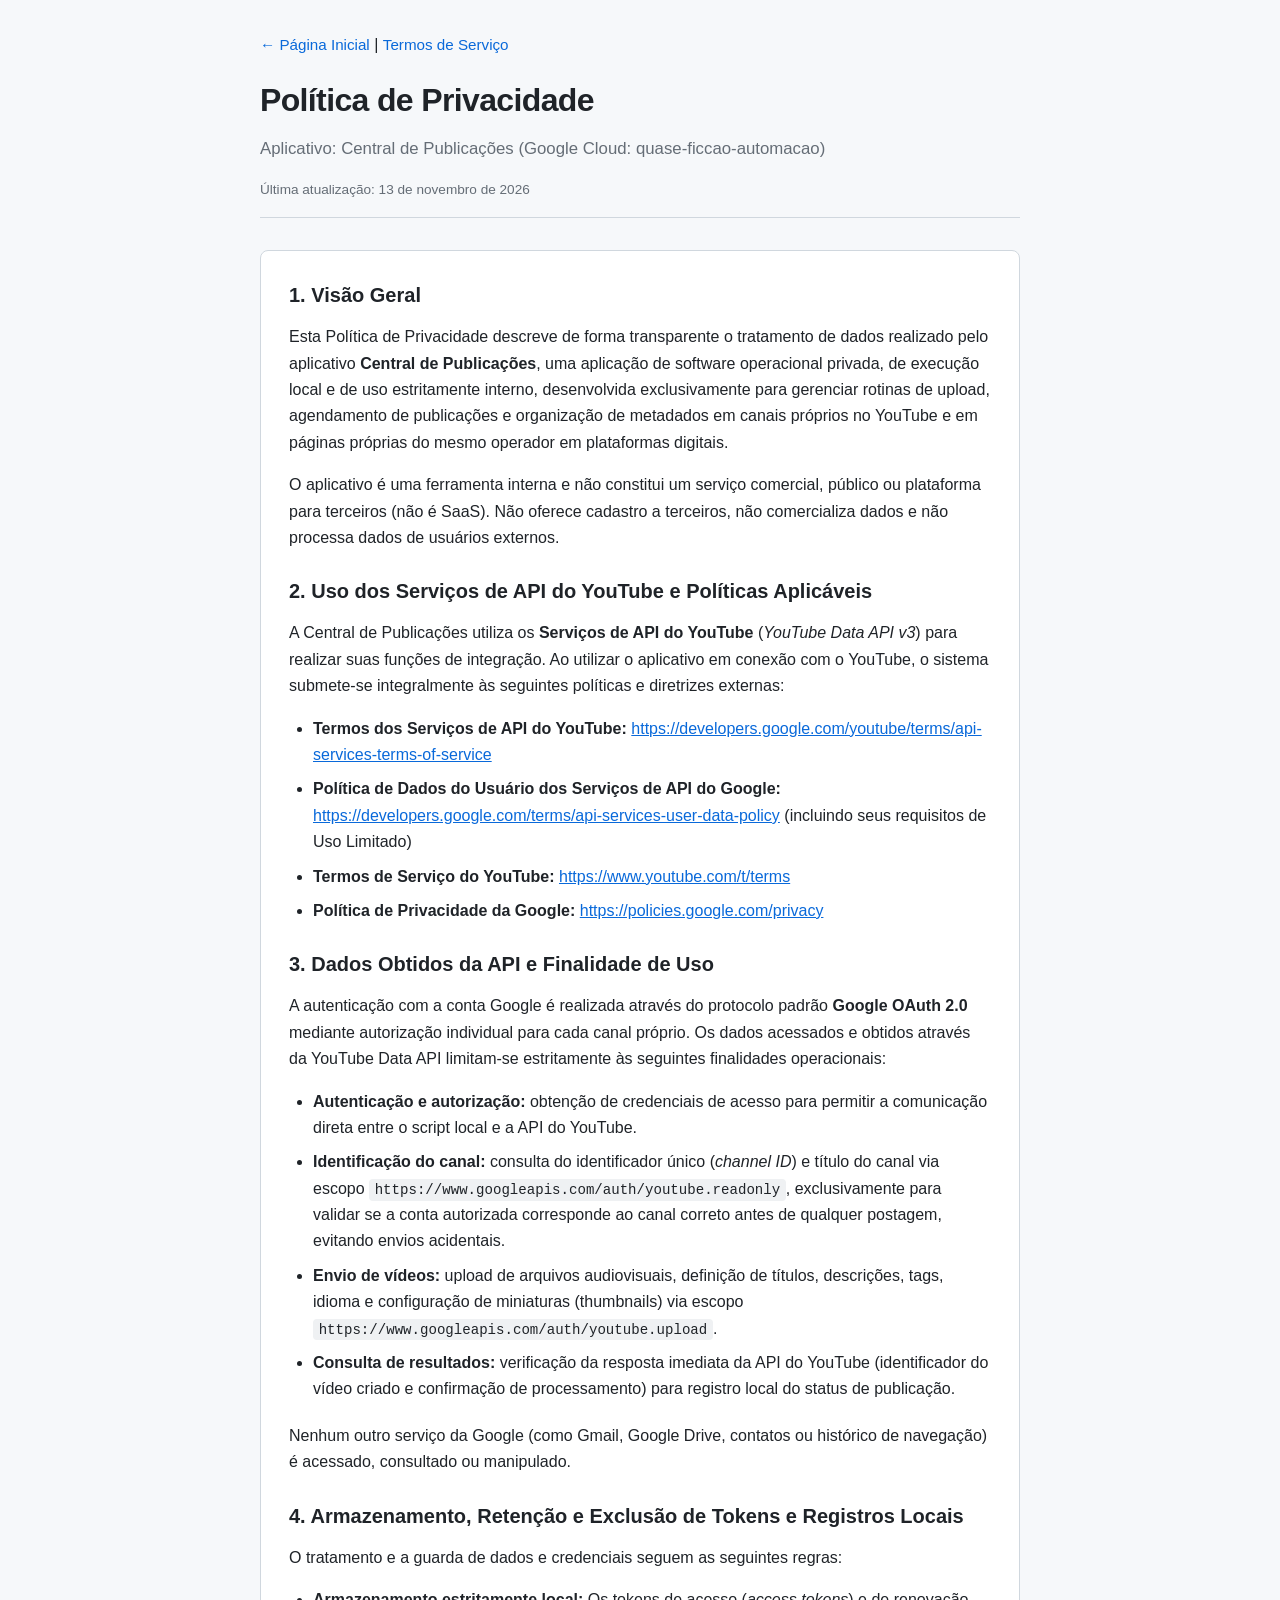
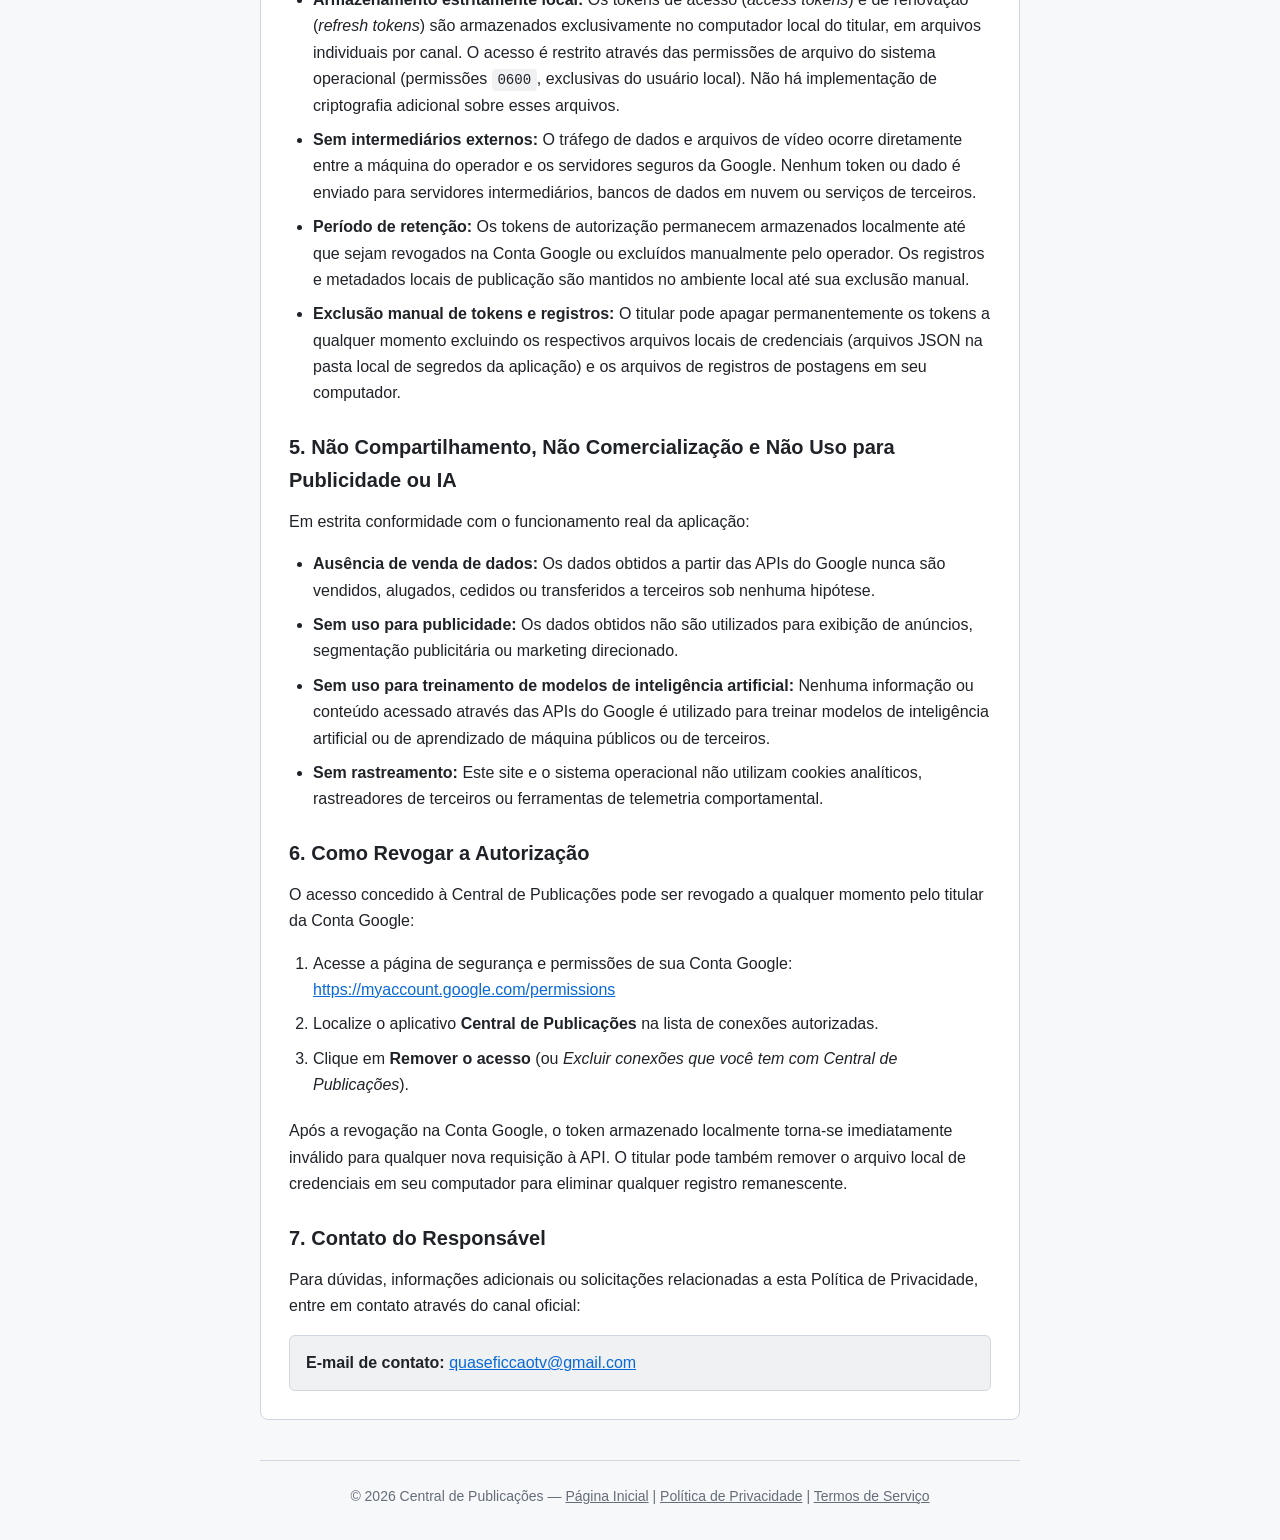
==== commit f9ab297e: "docs: atualiza politica e termos para conformidade estrita com YouTube API Services" ====
--- a/privacidade.html
+++ b/privacidade.html
@@ -18,64 +18,75 @@
     <article class="card content">
       <h2>1. Visão Geral</h2>
       <p>
-        Esta Política de Privacidade descreve detalhadamente o tratamento de dados realizado pelo aplicativo <strong>Central de Publicações</strong>, uma ferramenta de software operacional privada e interna desenvolvida para gerenciar rotinas de upload, agendamento e metadados de conteúdos audiovisuais em múltiplos canais e páginas próprias do mesmo operador em plataformas digitais, incluindo YouTube, Instagram e Facebook.
+        Esta Política de Privacidade descreve de forma transparente o tratamento de dados realizado pelo aplicativo <strong>Central de Publicações</strong>, uma aplicação de software operacional privada, de execução local e de uso estritamente interno, desenvolvida exclusivamente para gerenciar rotinas de upload, agendamento de publicações e organização de metadados em canais próprios no YouTube e em páginas próprias do mesmo operador em plataformas digitais.
       </p>
       <p>
-        O aplicativo é utilizado operacionalmente para a gestão de canais próprios (iniciando pelo canal <em>Quase Ficção</em> e expandindo para outros canais do mesmo operador). O sistema não é um serviço público ou comercial, não possui cadastro para terceiros, não comercializa dados e não coleta informações de usuários externos.
+        O aplicativo é uma ferramenta interna e não constitui um serviço comercial, público ou plataforma para terceiros (não é SaaS). Não oferece cadastro a terceiros, não comercializa dados e não processa dados de usuários externos.
       </p>
 
-      <h2>2. Escopos de Acesso e Integrações por Plataforma</h2>
+      <h2>2. Uso dos Serviços de API do YouTube e Políticas Aplicáveis</h2>
       <p>
-        Cada canal ou página integrada à Central de Publicações é conectado mediante consentimento formal e autorização individual, de forma que as permissões de uma plataforma ou canal não interferem nas demais:
+        A Central de Publicações utiliza os <strong>Serviços de API do YouTube</strong> (<em>YouTube Data API v3</em>) para realizar suas funções de integração. Ao utilizar o aplicativo em conexão com o YouTube, o sistema submete-se integralmente às seguintes políticas e diretrizes externas:
       </p>
       <ul>
-        <li>
-          <strong>Integração com YouTube (Google OAuth 2.0):</strong> a ferramenta utiliza a <em>YouTube Data API v3</em> solicitando estritamente os escopos necessários:
-          <ul>
-            <li><code>https://www.googleapis.com/auth/youtube.upload</code>: para envio de arquivos de vídeo, definição de metadados (título, descrição, idioma, tags) e imagens de miniatura nos vídeos do canal autorizado.</li>
-            <li><code>https://www.googleapis.com/auth/youtube.readonly</code>: estritamente para consultar o identificador do canal (<em>channel ID</em>), validando programaticamente se a conta corresponde ao canal selecionado antes de iniciar qualquer envio.</li>
-          </ul>
-        </li>
-        <li>
-          <strong>Integrações com Instagram e Facebook:</strong> as publicações em páginas ou perfis profissionais próprios do operador utilizam os fluxos e credenciais oficiais de API das respectivas plataformas, restritas à postagem de conteúdo previamente aprovado pelo operador.
-        </li>
+        <li><strong>Termos dos Serviços de API do YouTube:</strong> <a href="https://developers.google.com/youtube/terms/api-services-terms-of-service" target="_blank" rel="noopener noreferrer">https://developers.google.com/youtube/terms/api-services-terms-of-service</a></li>
+        <li><strong>Política de Dados do Usuário dos Serviços de API do Google:</strong> <a href="https://developers.google.com/terms/api-services-user-data-policy" target="_blank" rel="noopener noreferrer">https://developers.google.com/terms/api-services-user-data-policy</a> (incluindo seus requisitos de Uso Limitado)</li>
+        <li><strong>Termos de Serviço do YouTube:</strong> <a href="https://www.youtube.com/t/terms" target="_blank" rel="noopener noreferrer">https://www.youtube.com/t/terms</a></li>
+        <li><strong>Política de Privacidade da Google:</strong> <a href="https://policies.google.com/privacy" target="_blank" rel="noopener noreferrer">https://policies.google.com/privacy</a></li>
+      </ul>
+
+      <h2>3. Dados Obtidos da API e Finalidade de Uso</h2>
+      <p>
+        A autenticação com a conta Google é realizada através do protocolo padrão <strong>Google OAuth 2.0</strong> mediante autorização individual para cada canal próprio. Os dados acessados e obtidos através da YouTube Data API limitam-se estritamente às seguintes finalidades operacionais:
+      </p>
+      <ul>
+        <li><strong>Autenticação e autorização:</strong> obtenção de credenciais de acesso para permitir a comunicação direta entre o script local e a API do YouTube.</li>
+        <li><strong>Identificação do canal:</strong> consulta do identificador único (<em>channel ID</em>) e título do canal via escopo <code>https://www.googleapis.com/auth/youtube.readonly</code>, exclusivamente para validar se a conta autorizada corresponde ao canal correto antes de qualquer postagem, evitando envios acidentais.</li>
+        <li><strong>Envio de vídeos:</strong> upload de arquivos audiovisuais, definição de títulos, descrições, tags, idioma e configuração de miniaturas (thumbnails) via escopo <code>https://www.googleapis.com/auth/youtube.upload</code>.</li>
+        <li><strong>Consulta de resultados:</strong> verificação da resposta imediata da API do YouTube (identificador do vídeo criado e confirmação de processamento) para registro local do status de publicação.</li>
       </ul>
       <p>
-        Nenhum dado pessoal de outros serviços (como e-mails do Gmail, arquivos do Google Drive, contatos ou dados de navegação) é acessado, consultado ou processado.
+        Nenhum outro serviço da Google (como Gmail, Google Drive, contatos ou histórico de navegação) é acessado, consultado ou manipulado.
       </p>
 
-      <h2>3. Armazenamento e Isolamento de Tokens</h2>
+      <h2>4. Armazenamento, Retenção e Exclusão de Tokens e Registros Locais</h2>
       <p>
-        A custódia das credenciais segue políticas estritas de isolamento local:
+        O tratamento e a guarda de dados e credenciais seguem as seguintes regras:
       </p>
       <ul>
-        <li><strong>Armazenamento estritamente local:</strong> Todos os tokens de acesso e renovação são armazenados unicamente no disco rígido da máquina local do operador, em arquivos individuais separados por canal e plataforma (com permissões restritas de leitura/escrita <code>0600</code>).</li>
-        <li><strong>Sem intermediários externos:</strong> A comunicação ocorre de forma direta e segura entre o ambiente local do operador e os servidores oficiais das plataformas (endpoints de API oficiais). Não existem servidores proxy, bancos de dados em nuvem de terceiros ou serviços intermediários armazenando ou interceptando tokens.</li>
-        <li><strong>Renovação segura:</strong> A renovação periódica de tokens OAuth é realizada diretamente com os serviços de autenticação oficiais (ex.: Google Identity), mantendo os novos tokens no ambiente local.</li>
+        <li><strong>Armazenamento estritamente local:</strong> Os tokens de acesso (<em>access tokens</em>) e de renovação (<em>refresh tokens</em>) são armazenados exclusivamente no computador local do titular, em arquivos individuais por canal. O acesso é restrito através das permissões de arquivo do sistema operacional (permissões <code>0600</code>, exclusivas do usuário local). Não há implementação de criptografia adicional sobre esses arquivos.</li>
+        <li><strong>Sem intermediários externos:</strong> O tráfego de dados e arquivos de vídeo ocorre diretamente entre a máquina do operador e os servidores seguros da Google. Nenhum token ou dado é enviado para servidores intermediários, bancos de dados em nuvem ou serviços de terceiros.</li>
+        <li><strong>Período de retenção:</strong> Os tokens de autorização permanecem armazenados localmente até que sejam revogados na Conta Google ou excluídos manualmente pelo operador. Os registros e metadados locais de publicação são mantidos no ambiente local até sua exclusão manual.</li>
+        <li><strong>Exclusão manual de tokens e registros:</strong> O titular pode apagar permanentemente os tokens a qualquer momento excluindo os respectivos arquivos locais de credenciais (arquivos JSON na pasta local de segredos da aplicação) e os arquivos de registros de postagens em seu computador.</li>
       </ul>
 
-      <h2>4. Não Compartilhamento e Não Comercialização de Dados</h2>
+      <h2>5. Não Compartilhamento, Não Comercialização e Não Uso para Publicidade ou IA</h2>
+      <p>
+        Em estrita conformidade com o funcionamento real da aplicação:
+      </p>
       <ul>
-        <li><strong>Sem comercialização:</strong> A Central de Publicações não vende, não aluga, não compartilha e não cede dados de usuários ou credenciais de API a terceiros sob nenhuma hipótese.</li>
-        <li><strong>Sem rastreamento:</strong> Este site e o sistema operacional não utilizam rastreadores analíticos de terceiros, ferramentas de telemetria comportamental, cookies de publicidade ou pixels de marketing.</li>
-        <li><strong>Sem uso para modelos de inteligência artificial de terceiros:</strong> Nenhum dado acessado por meio das APIs é utilizado para treinar modelos públicos de linguagem ou inteligência artificial externa.</li>
+        <li><strong>Ausência de venda de dados:</strong> Os dados obtidos a partir das APIs do Google nunca são vendidos, alugados, cedidos ou transferidos a terceiros sob nenhuma hipótese.</li>
+        <li><strong>Sem uso para publicidade:</strong> Os dados obtidos não são utilizados para exibição de anúncios, segmentação publicitária ou marketing direcionado.</li>
+        <li><strong>Sem uso para treinamento de modelos de inteligência artificial:</strong> Nenhuma informação ou conteúdo acessado através das APIs do Google é utilizado para treinar modelos de inteligência artificial ou de aprendizado de máquina públicos ou de terceiros.</li>
+        <li><strong>Sem rastreamento:</strong> Este site e o sistema operacional não utilizam cookies analíticos, rastreadores de terceiros ou ferramentas de telemetria comportamental.</li>
       </ul>
 
-      <h2>5. Como Revogar a Autorização</h2>
+      <h2>6. Como Revogar a Autorização</h2>
       <p>
-        O operador pode consultar ou revogar a qualquer momento o acesso concedido à Central de Publicações diretamente nos painéis de segurança de cada plataforma:
+        O acesso concedido à Central de Publicações pode ser revogado a qualquer momento pelo titular da Conta Google:
       </p>
-      <ul>
-        <li><strong>Contas Google / YouTube:</strong> acesse <a href="https://myaccount.google.com/permissions" target="_blank" rel="noopener noreferrer">https://myaccount.google.com/permissions</a>, selecione o aplicativo e clique em <em>Remover o acesso</em>.</li>
-        <li><strong>Contas Meta / Instagram / Facebook:</strong> acesse a área de aplicativos e sites conectados nas configurações de segurança da respectiva conta comercial.</li>
-      </ul>
+      <ol>
+        <li>Acesse a página de segurança e permissões de sua Conta Google: <a href="https://myaccount.google.com/permissions" target="_blank" rel="noopener noreferrer">https://myaccount.google.com/permissions</a></li>
+        <li>Localize o aplicativo <strong>Central de Publicações</strong> na lista de conexões autorizadas.</li>
+        <li>Clique em <strong>Remover o acesso</strong> (ou <em>Excluir conexões que você tem com Central de Publicações</em>).</li>
+      </ol>
       <p>
-        A revogação cancela imediatamente a validade dos tokens locais para aquele canal ou serviço, impedindo qualquer nova ação automatizada até nova autorização explícita.
+        Após a revogação na Conta Google, o token armazenado localmente torna-se imediatamente inválido para qualquer nova requisição à API. O titular pode também remover o arquivo local de credenciais em seu computador para eliminar qualquer registro remanescente.
       </p>
 
-      <h2>6. Contato do Responsável</h2>
+      <h2>7. Contato do Responsável</h2>
       <p>
-        Para esclarecimentos ou informações adicionais sobre esta política de privacidade, entre em contato diretamente com o responsável técnico:
+        Para dúvidas, informações adicionais ou solicitações relacionadas a esta Política de Privacidade, entre em contato através do canal oficial:
       </p>
       <p class="contact-box">
         <strong>E-mail de contato:</strong> <a href="mailto:quaseficcaotv@gmail.com">quaseficcaotv@gmail.com</a>
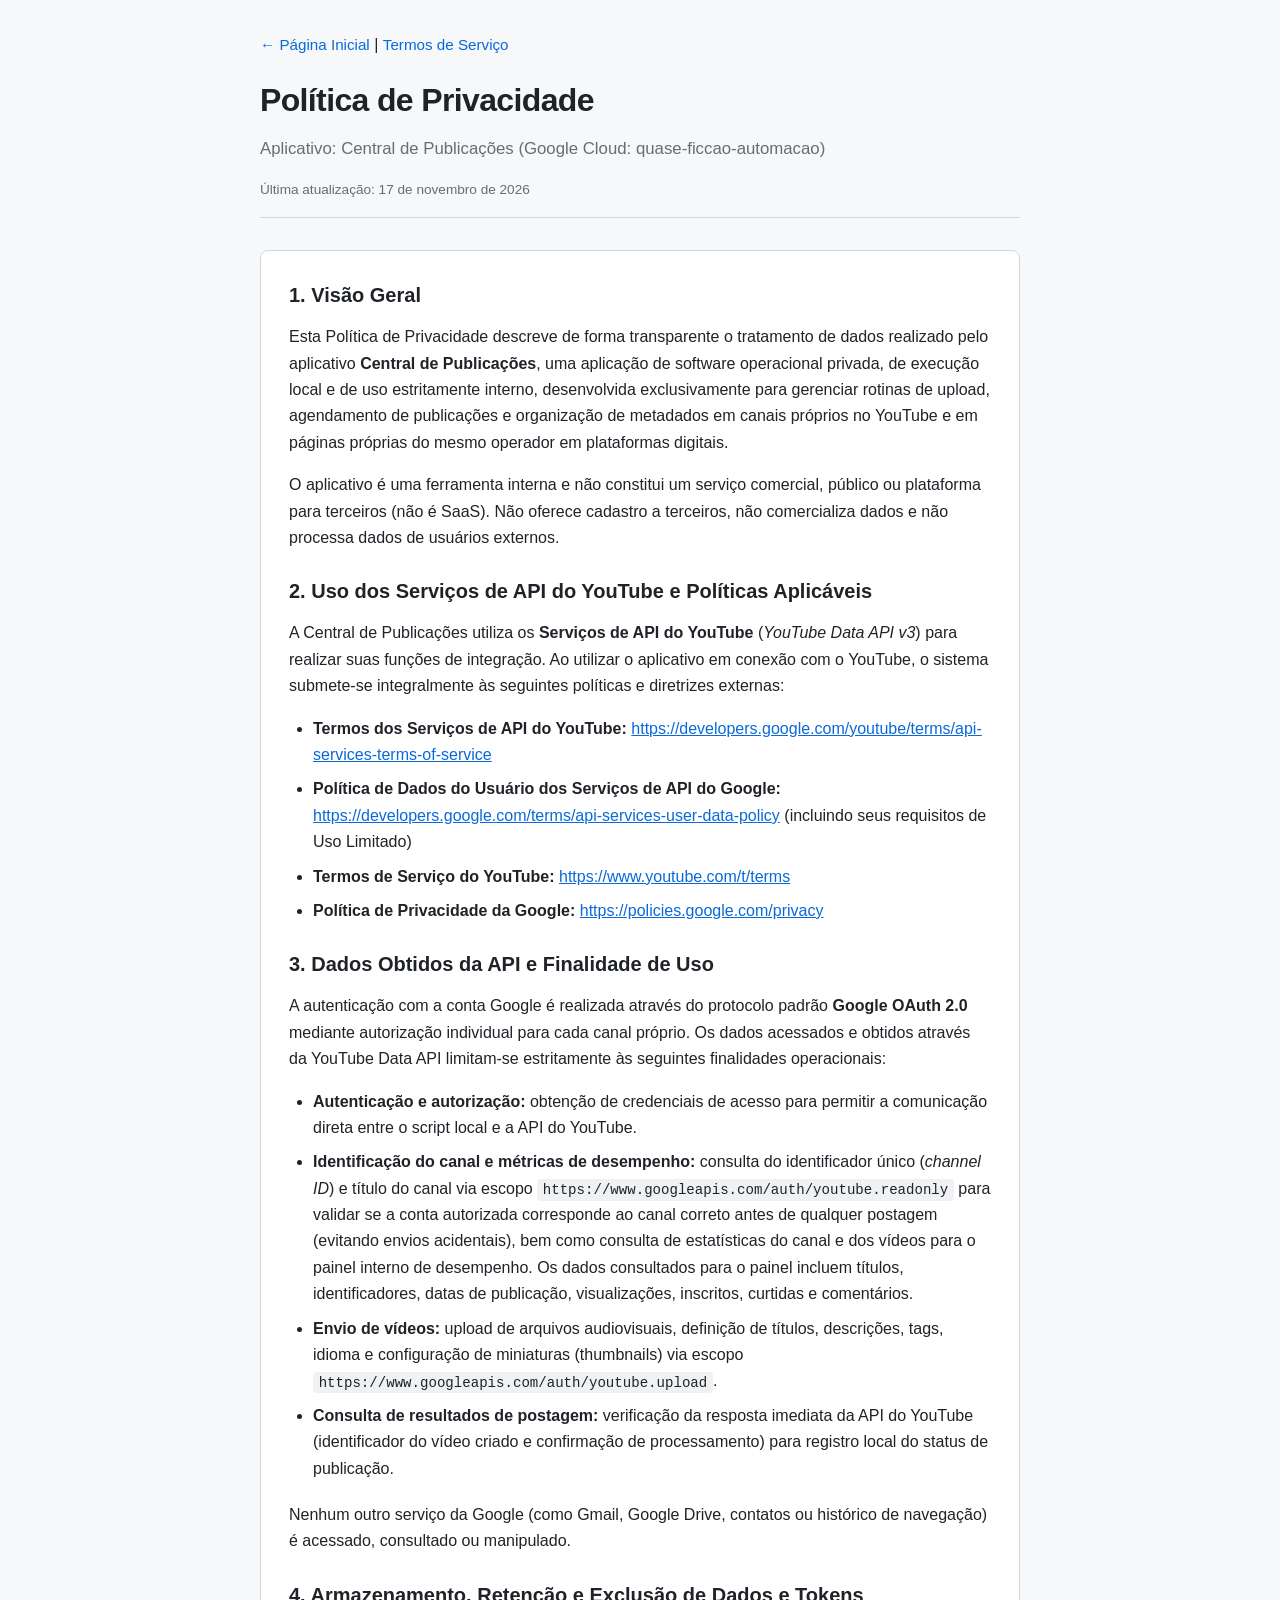
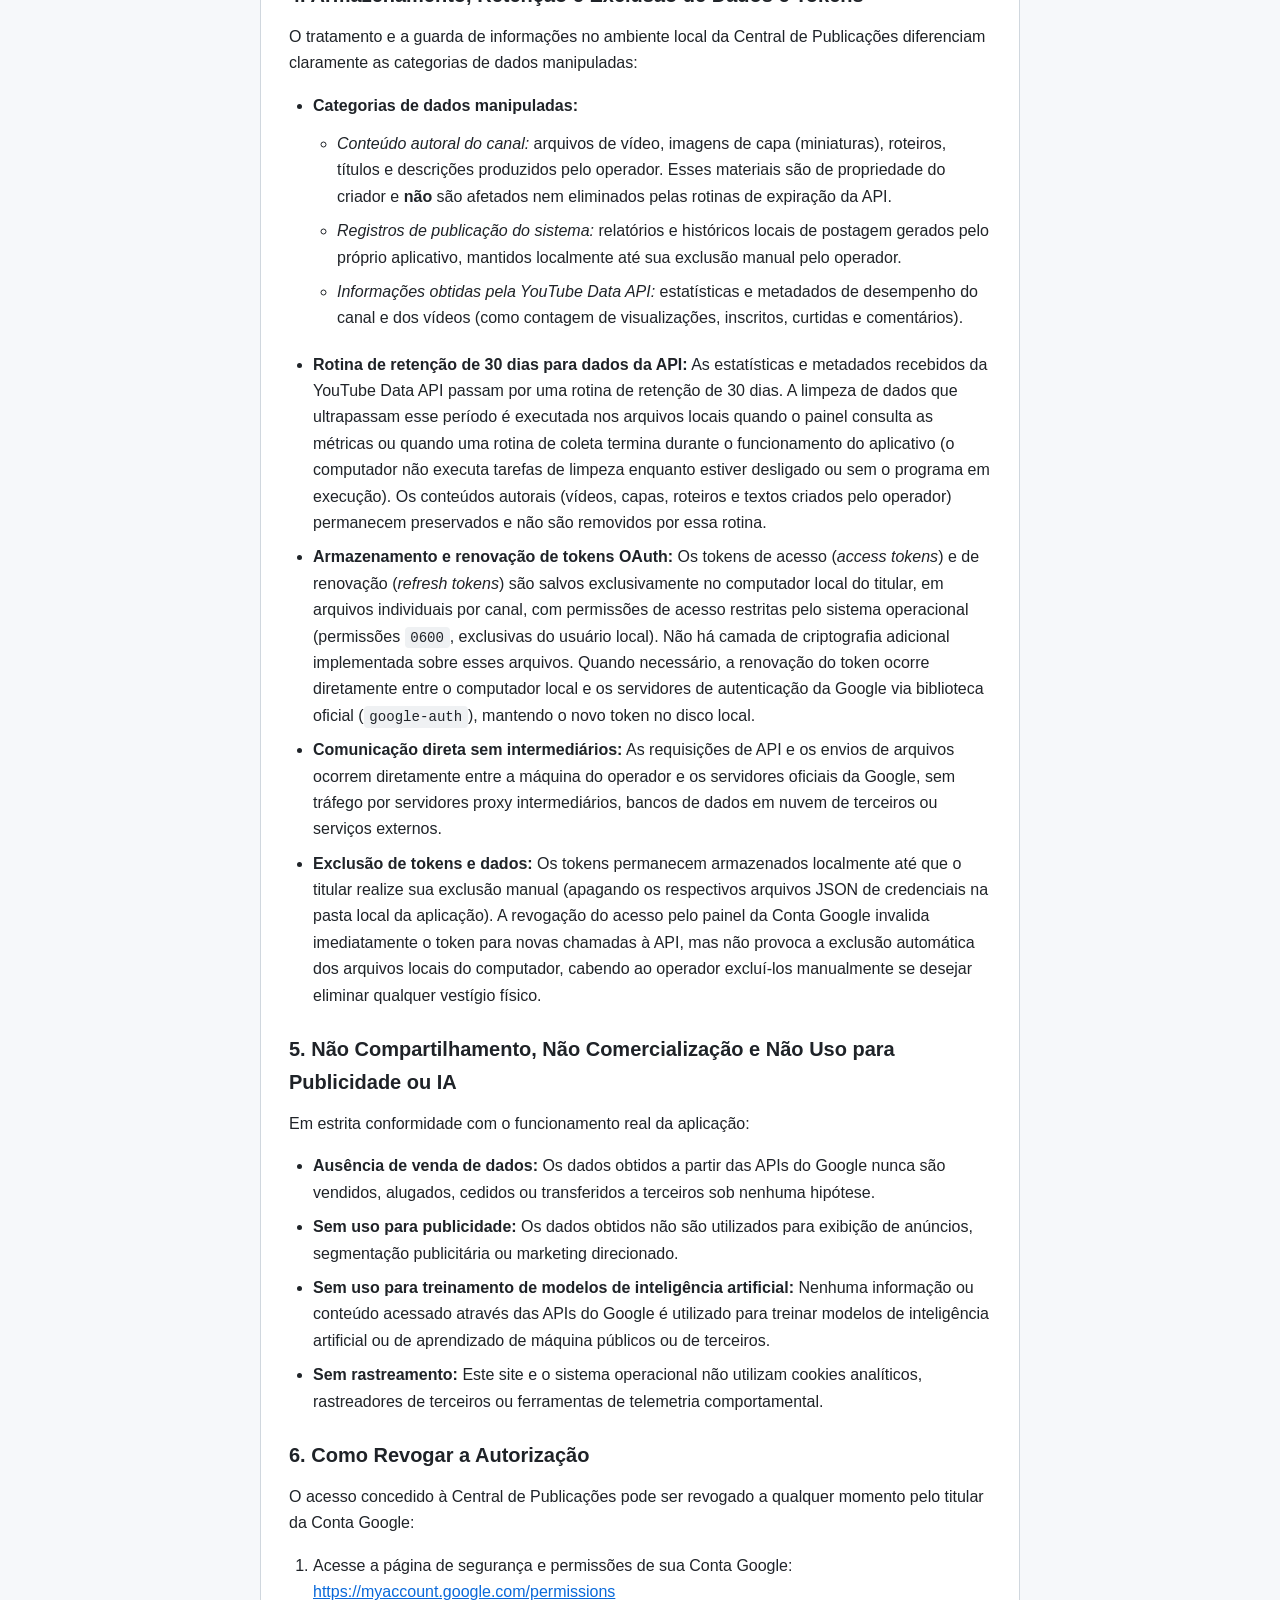
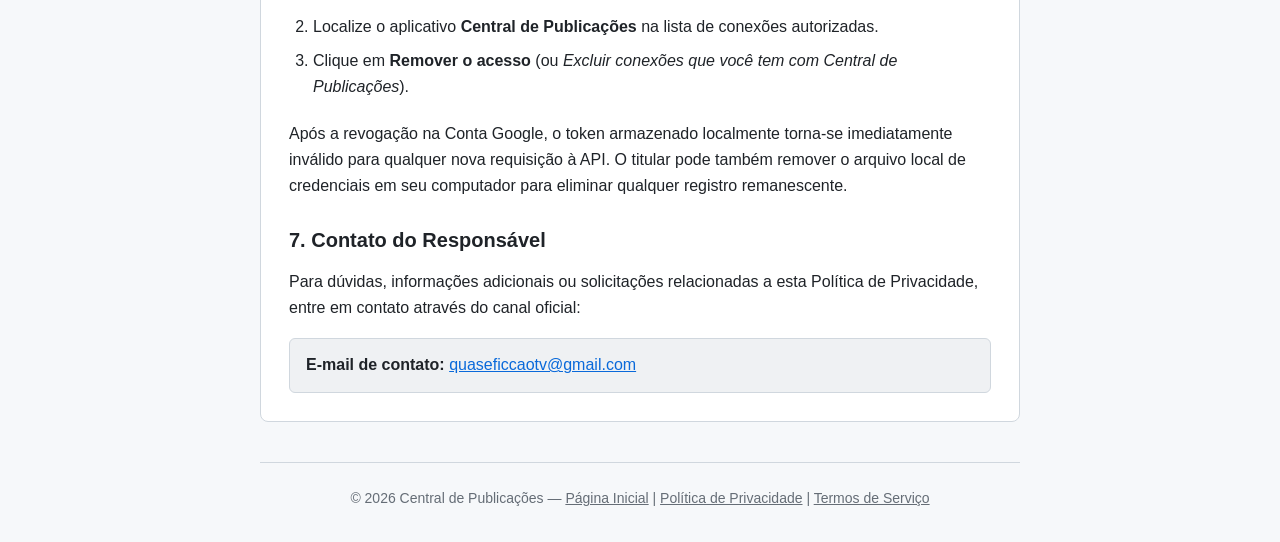
==== commit a93d9622: "docs: atualiza politica de privacidade com retencao de 30 dias e painel de metricas" ====
--- a/privacidade.html
+++ b/privacidade.html
@@ -12,7 +12,7 @@
       <p class="nav-back"><a href="index.html">&larr; Página Inicial</a> | <a href="termos.html">Termos de Serviço</a></p>
       <h1>Política de Privacidade</h1>
       <p class="tagline">Aplicativo: Central de Publicações (Google Cloud: quase-ficcao-automacao)</p>
-      <p class="date">Última atualização: 13 de novembro de 2026</p>
+      <p class="date">Última atualização: 17 de novembro de 2026</p>
     </header>
 
     <article class="card content">
@@ -41,23 +41,39 @@
       </p>
       <ul>
         <li><strong>Autenticação e autorização:</strong> obtenção de credenciais de acesso para permitir a comunicação direta entre o script local e a API do YouTube.</li>
-        <li><strong>Identificação do canal:</strong> consulta do identificador único (<em>channel ID</em>) e título do canal via escopo <code>https://www.googleapis.com/auth/youtube.readonly</code>, exclusivamente para validar se a conta autorizada corresponde ao canal correto antes de qualquer postagem, evitando envios acidentais.</li>
+        <li><strong>Identificação do canal e métricas de desempenho:</strong> consulta do identificador único (<em>channel ID</em>) e título do canal via escopo <code>https://www.googleapis.com/auth/youtube.readonly</code> para validar se a conta autorizada corresponde ao canal correto antes de qualquer postagem (evitando envios acidentais), bem como consulta de estatísticas do canal e dos vídeos para o painel interno de desempenho. Os dados consultados para o painel incluem títulos, identificadores, datas de publicação, visualizações, inscritos, curtidas e comentários.</li>
         <li><strong>Envio de vídeos:</strong> upload de arquivos audiovisuais, definição de títulos, descrições, tags, idioma e configuração de miniaturas (thumbnails) via escopo <code>https://www.googleapis.com/auth/youtube.upload</code>.</li>
-        <li><strong>Consulta de resultados:</strong> verificação da resposta imediata da API do YouTube (identificador do vídeo criado e confirmação de processamento) para registro local do status de publicação.</li>
+        <li><strong>Consulta de resultados de postagem:</strong> verificação da resposta imediata da API do YouTube (identificador do vídeo criado e confirmação de processamento) para registro local do status de publicação.</li>
       </ul>
       <p>
         Nenhum outro serviço da Google (como Gmail, Google Drive, contatos ou histórico de navegação) é acessado, consultado ou manipulado.
       </p>
 
-      <h2>4. Armazenamento, Retenção e Exclusão de Tokens e Registros Locais</h2>
+      <h2>4. Armazenamento, Retenção e Exclusão de Dados e Tokens</h2>
       <p>
-        O tratamento e a guarda de dados e credenciais seguem as seguintes regras:
+        O tratamento e a guarda de informações no ambiente local da Central de Publicações diferenciam claramente as categorias de dados manipuladas:
       </p>
       <ul>
-        <li><strong>Armazenamento estritamente local:</strong> Os tokens de acesso (<em>access tokens</em>) e de renovação (<em>refresh tokens</em>) são armazenados exclusivamente no computador local do titular, em arquivos individuais por canal. O acesso é restrito através das permissões de arquivo do sistema operacional (permissões <code>0600</code>, exclusivas do usuário local). Não há implementação de criptografia adicional sobre esses arquivos.</li>
-        <li><strong>Sem intermediários externos:</strong> O tráfego de dados e arquivos de vídeo ocorre diretamente entre a máquina do operador e os servidores seguros da Google. Nenhum token ou dado é enviado para servidores intermediários, bancos de dados em nuvem ou serviços de terceiros.</li>
-        <li><strong>Período de retenção:</strong> Os tokens de autorização permanecem armazenados localmente até que sejam revogados na Conta Google ou excluídos manualmente pelo operador. Os registros e metadados locais de publicação são mantidos no ambiente local até sua exclusão manual.</li>
-        <li><strong>Exclusão manual de tokens e registros:</strong> O titular pode apagar permanentemente os tokens a qualquer momento excluindo os respectivos arquivos locais de credenciais (arquivos JSON na pasta local de segredos da aplicação) e os arquivos de registros de postagens em seu computador.</li>
+        <li>
+          <strong>Categorias de dados manipuladas:</strong>
+          <ul>
+            <li><em>Conteúdo autoral do canal:</em> arquivos de vídeo, imagens de capa (miniaturas), roteiros, títulos e descrições produzidos pelo operador. Esses materiais são de propriedade do criador e <strong>não</strong> são afetados nem eliminados pelas rotinas de expiração da API.</li>
+            <li><em>Registros de publicação do sistema:</em> relatórios e históricos locais de postagem gerados pelo próprio aplicativo, mantidos localmente até sua exclusão manual pelo operador.</li>
+            <li><em>Informações obtidas pela YouTube Data API:</em> estatísticas e metadados de desempenho do canal e dos vídeos (como contagem de visualizações, inscritos, curtidas e comentários).</li>
+          </ul>
+        </li>
+        <li>
+          <strong>Rotina de retenção de 30 dias para dados da API:</strong> As estatísticas e metadados recebidos da YouTube Data API passam por uma rotina de retenção de 30 dias. A limpeza de dados que ultrapassam esse período é executada nos arquivos locais quando o painel consulta as métricas ou quando uma rotina de coleta termina durante o funcionamento do aplicativo (o computador não executa tarefas de limpeza enquanto estiver desligado ou sem o programa em execução). Os conteúdos autorais (vídeos, capas, roteiros e textos criados pelo operador) permanecem preservados e não são removidos por essa rotina.
+        </li>
+        <li>
+          <strong>Armazenamento e renovação de tokens OAuth:</strong> Os tokens de acesso (<em>access tokens</em>) e de renovação (<em>refresh tokens</em>) são salvos exclusivamente no computador local do titular, em arquivos individuais por canal, com permissões de acesso restritas pelo sistema operacional (permissões <code>0600</code>, exclusivas do usuário local). Não há camada de criptografia adicional implementada sobre esses arquivos. Quando necessário, a renovação do token ocorre diretamente entre o computador local e os servidores de autenticação da Google via biblioteca oficial (<code>google-auth</code>), mantendo o novo token no disco local.
+        </li>
+        <li>
+          <strong>Comunicação direta sem intermediários:</strong> As requisições de API e os envios de arquivos ocorrem diretamente entre a máquina do operador e os servidores oficiais da Google, sem tráfego por servidores proxy intermediários, bancos de dados em nuvem de terceiros ou serviços externos.
+        </li>
+        <li>
+          <strong>Exclusão de tokens e dados:</strong> Os tokens permanecem armazenados localmente até que o titular realize sua exclusão manual (apagando os respectivos arquivos JSON de credenciais na pasta local da aplicação). A revogação do acesso pelo painel da Conta Google invalida imediatamente o token para novas chamadas à API, mas não provoca a exclusão automática dos arquivos locais do computador, cabendo ao operador excluí-los manualmente se desejar eliminar qualquer vestígio físico.
+        </li>
       </ul>
 
       <h2>5. Não Compartilhamento, Não Comercialização e Não Uso para Publicidade ou IA</h2>
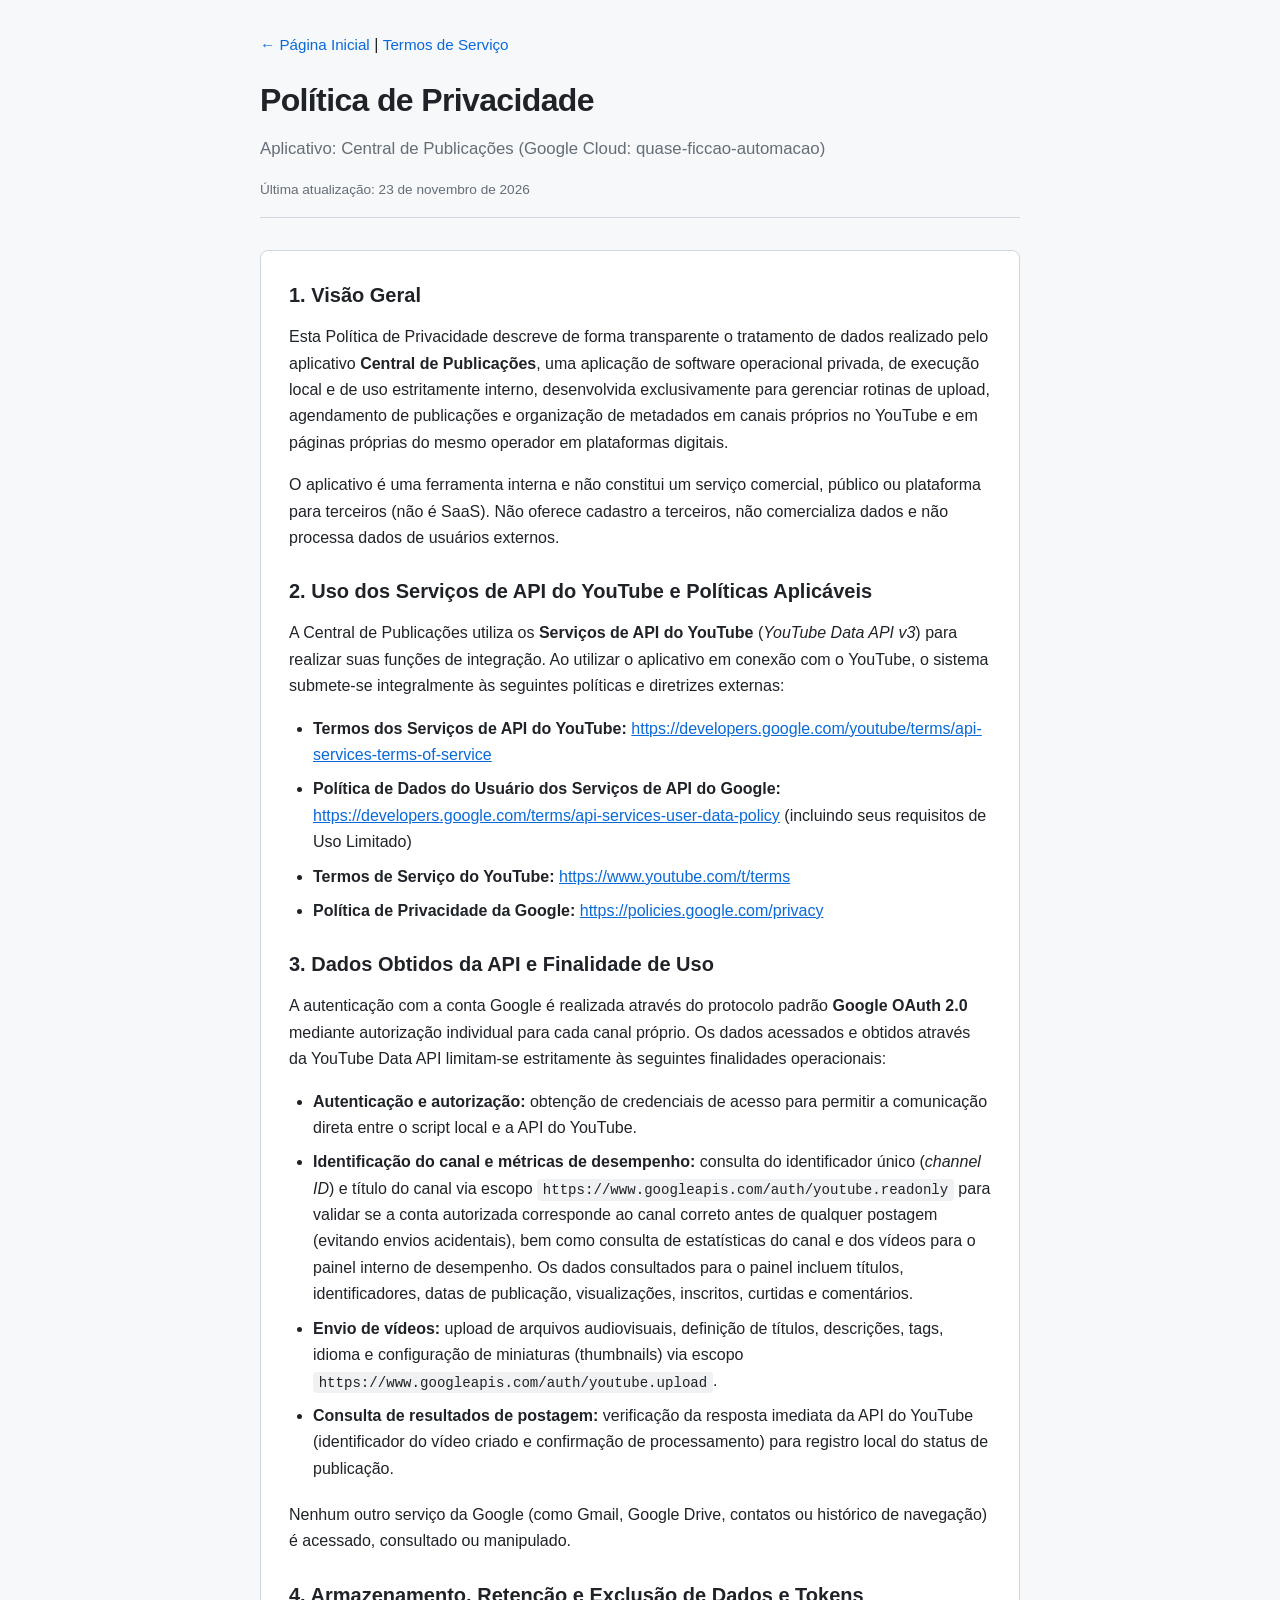
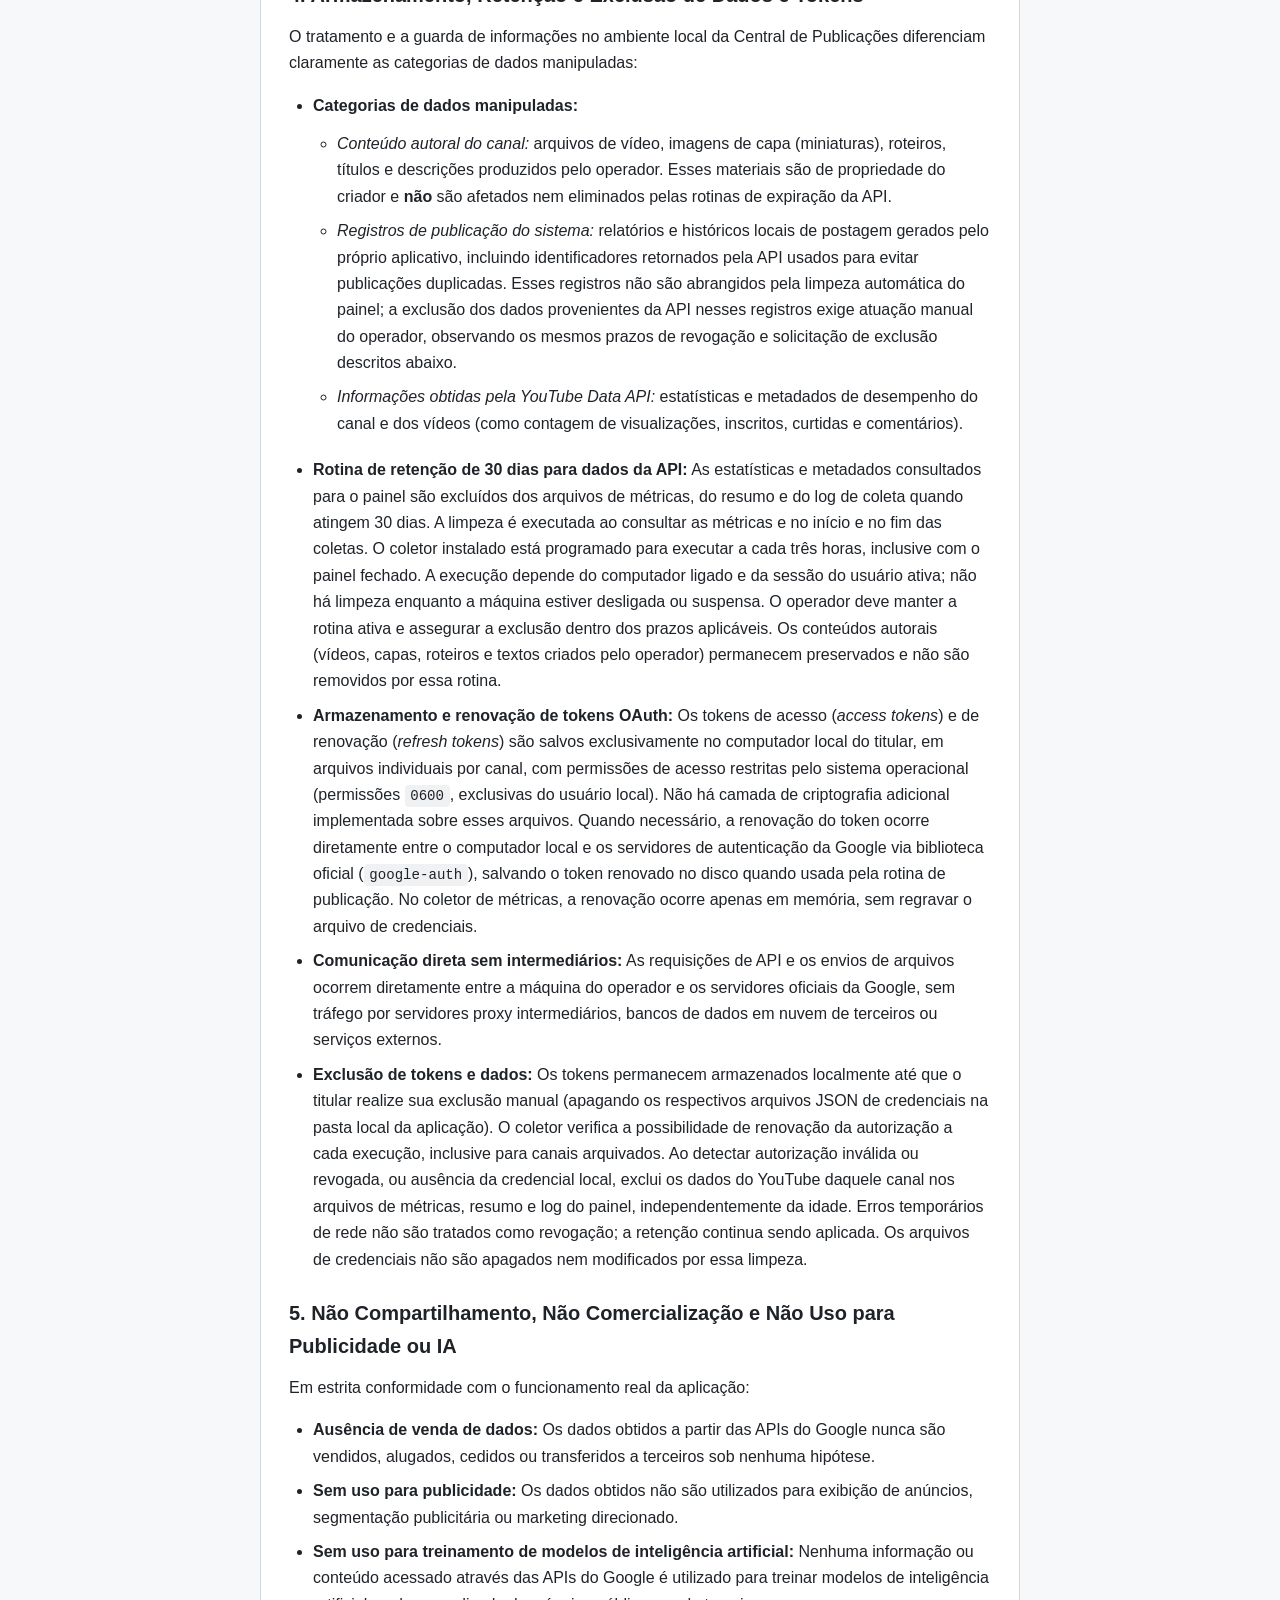
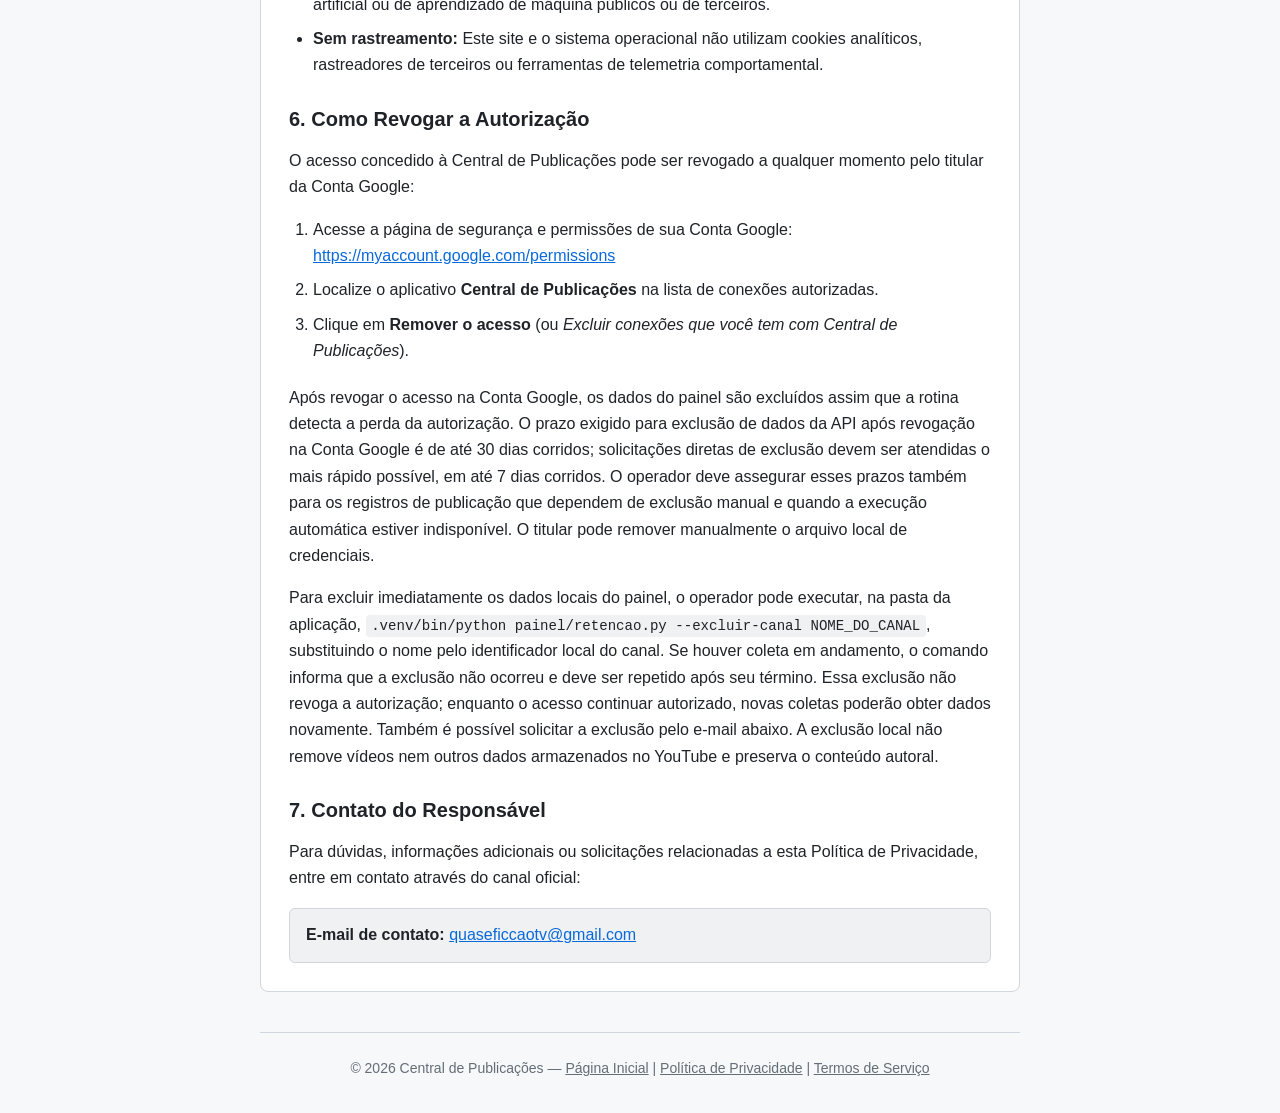
==== commit 5ec09420: "docs: esclarece exclusao por revogacao e renovacao OAuth" ====
--- a/privacidade.html
+++ b/privacidade.html
@@ -12,7 +12,7 @@
       <p class="nav-back"><a href="index.html">&larr; Página Inicial</a> | <a href="termos.html">Termos de Serviço</a></p>
       <h1>Política de Privacidade</h1>
       <p class="tagline">Aplicativo: Central de Publicações (Google Cloud: quase-ficcao-automacao)</p>
-      <p class="date">Última atualização: 17 de novembro de 2026</p>
+      <p class="date">Última atualização: 23 de novembro de 2026</p>
     </header>
 
     <article class="card content">
@@ -58,21 +58,21 @@
           <strong>Categorias de dados manipuladas:</strong>
           <ul>
             <li><em>Conteúdo autoral do canal:</em> arquivos de vídeo, imagens de capa (miniaturas), roteiros, títulos e descrições produzidos pelo operador. Esses materiais são de propriedade do criador e <strong>não</strong> são afetados nem eliminados pelas rotinas de expiração da API.</li>
-            <li><em>Registros de publicação do sistema:</em> relatórios e históricos locais de postagem gerados pelo próprio aplicativo, mantidos localmente até sua exclusão manual pelo operador.</li>
+            <li><em>Registros de publicação do sistema:</em> relatórios e históricos locais de postagem gerados pelo próprio aplicativo, incluindo identificadores retornados pela API usados para evitar publicações duplicadas. Esses registros não são abrangidos pela limpeza automática do painel; a exclusão dos dados provenientes da API nesses registros exige atuação manual do operador, observando os mesmos prazos de revogação e solicitação de exclusão descritos abaixo.</li>
             <li><em>Informações obtidas pela YouTube Data API:</em> estatísticas e metadados de desempenho do canal e dos vídeos (como contagem de visualizações, inscritos, curtidas e comentários).</li>
           </ul>
         </li>
         <li>
-          <strong>Rotina de retenção de 30 dias para dados da API:</strong> As estatísticas e metadados recebidos da YouTube Data API passam por uma rotina de retenção de 30 dias. A limpeza de dados que ultrapassam esse período é executada nos arquivos locais quando o painel consulta as métricas ou quando uma rotina de coleta termina durante o funcionamento do aplicativo (o computador não executa tarefas de limpeza enquanto estiver desligado ou sem o programa em execução). Os conteúdos autorais (vídeos, capas, roteiros e textos criados pelo operador) permanecem preservados e não são removidos por essa rotina.
+          <strong>Rotina de retenção de 30 dias para dados da API:</strong> As estatísticas e metadados consultados para o painel são excluídos dos arquivos de métricas, do resumo e do log de coleta quando atingem 30 dias. A limpeza é executada ao consultar as métricas e no início e no fim das coletas. O coletor instalado está programado para executar a cada três horas, inclusive com o painel fechado. A execução depende do computador ligado e da sessão do usuário ativa; não há limpeza enquanto a máquina estiver desligada ou suspensa. O operador deve manter a rotina ativa e assegurar a exclusão dentro dos prazos aplicáveis. Os conteúdos autorais (vídeos, capas, roteiros e textos criados pelo operador) permanecem preservados e não são removidos por essa rotina.
         </li>
         <li>
-          <strong>Armazenamento e renovação de tokens OAuth:</strong> Os tokens de acesso (<em>access tokens</em>) e de renovação (<em>refresh tokens</em>) são salvos exclusivamente no computador local do titular, em arquivos individuais por canal, com permissões de acesso restritas pelo sistema operacional (permissões <code>0600</code>, exclusivas do usuário local). Não há camada de criptografia adicional implementada sobre esses arquivos. Quando necessário, a renovação do token ocorre diretamente entre o computador local e os servidores de autenticação da Google via biblioteca oficial (<code>google-auth</code>), mantendo o novo token no disco local.
+          <strong>Armazenamento e renovação de tokens OAuth:</strong> Os tokens de acesso (<em>access tokens</em>) e de renovação (<em>refresh tokens</em>) são salvos exclusivamente no computador local do titular, em arquivos individuais por canal, com permissões de acesso restritas pelo sistema operacional (permissões <code>0600</code>, exclusivas do usuário local). Não há camada de criptografia adicional implementada sobre esses arquivos. Quando necessário, a renovação do token ocorre diretamente entre o computador local e os servidores de autenticação da Google via biblioteca oficial (<code>google-auth</code>), salvando o token renovado no disco quando usada pela rotina de publicação. No coletor de métricas, a renovação ocorre apenas em memória, sem regravar o arquivo de credenciais.
         </li>
         <li>
           <strong>Comunicação direta sem intermediários:</strong> As requisições de API e os envios de arquivos ocorrem diretamente entre a máquina do operador e os servidores oficiais da Google, sem tráfego por servidores proxy intermediários, bancos de dados em nuvem de terceiros ou serviços externos.
         </li>
         <li>
-          <strong>Exclusão de tokens e dados:</strong> Os tokens permanecem armazenados localmente até que o titular realize sua exclusão manual (apagando os respectivos arquivos JSON de credenciais na pasta local da aplicação). A revogação do acesso pelo painel da Conta Google invalida imediatamente o token para novas chamadas à API, mas não provoca a exclusão automática dos arquivos locais do computador, cabendo ao operador excluí-los manualmente se desejar eliminar qualquer vestígio físico.
+          <strong>Exclusão de tokens e dados:</strong> Os tokens permanecem armazenados localmente até que o titular realize sua exclusão manual (apagando os respectivos arquivos JSON de credenciais na pasta local da aplicação). O coletor verifica a possibilidade de renovação da autorização a cada execução, inclusive para canais arquivados. Ao detectar autorização inválida ou revogada, ou ausência da credencial local, exclui os dados do YouTube daquele canal nos arquivos de métricas, resumo e log do painel, independentemente da idade. Erros temporários de rede não são tratados como revogação; a retenção continua sendo aplicada. Os arquivos de credenciais não são apagados nem modificados por essa limpeza.
         </li>
       </ul>
 
@@ -97,7 +97,11 @@
         <li>Clique em <strong>Remover o acesso</strong> (ou <em>Excluir conexões que você tem com Central de Publicações</em>).</li>
       </ol>
       <p>
-        Após a revogação na Conta Google, o token armazenado localmente torna-se imediatamente inválido para qualquer nova requisição à API. O titular pode também remover o arquivo local de credenciais em seu computador para eliminar qualquer registro remanescente.
+        Após revogar o acesso na Conta Google, os dados do painel são excluídos assim que a rotina detecta a perda da autorização. O prazo exigido para exclusão de dados da API após revogação na Conta Google é de até 30 dias corridos; solicitações diretas de exclusão devem ser atendidas o mais rápido possível, em até 7 dias corridos. O operador deve assegurar esses prazos também para os registros de publicação que dependem de exclusão manual e quando a execução automática estiver indisponível. O titular pode remover manualmente o arquivo local de credenciais.
+      </p>
+
+      <p>
+        Para excluir imediatamente os dados locais do painel, o operador pode executar, na pasta da aplicação, <code>.venv/bin/python painel/retencao.py --excluir-canal NOME_DO_CANAL</code>, substituindo o nome pelo identificador local do canal. Se houver coleta em andamento, o comando informa que a exclusão não ocorreu e deve ser repetido após seu término. Essa exclusão não revoga a autorização; enquanto o acesso continuar autorizado, novas coletas poderão obter dados novamente. Também é possível solicitar a exclusão pelo e-mail abaixo. A exclusão local não remove vídeos nem outros dados armazenados no YouTube e preserva o conteúdo autoral.
       </p>
 
       <h2>7. Contato do Responsável</h2>
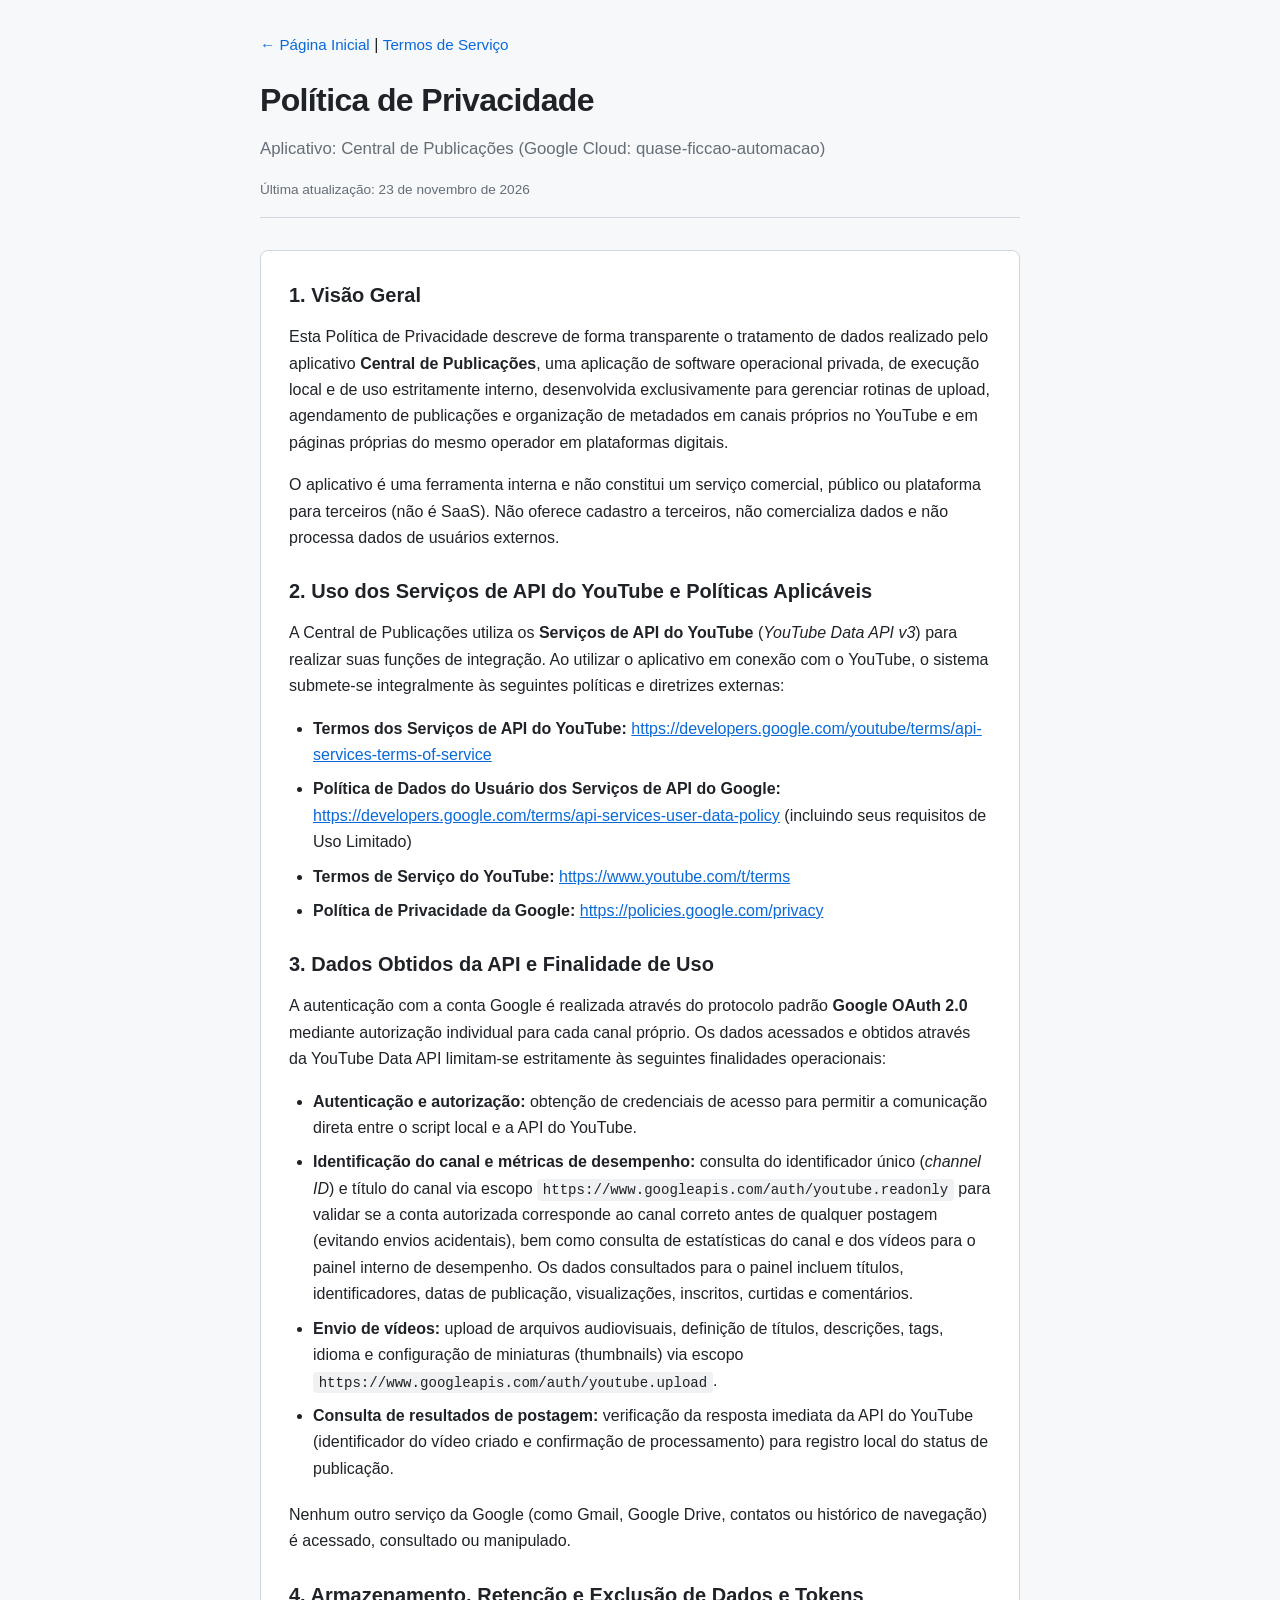
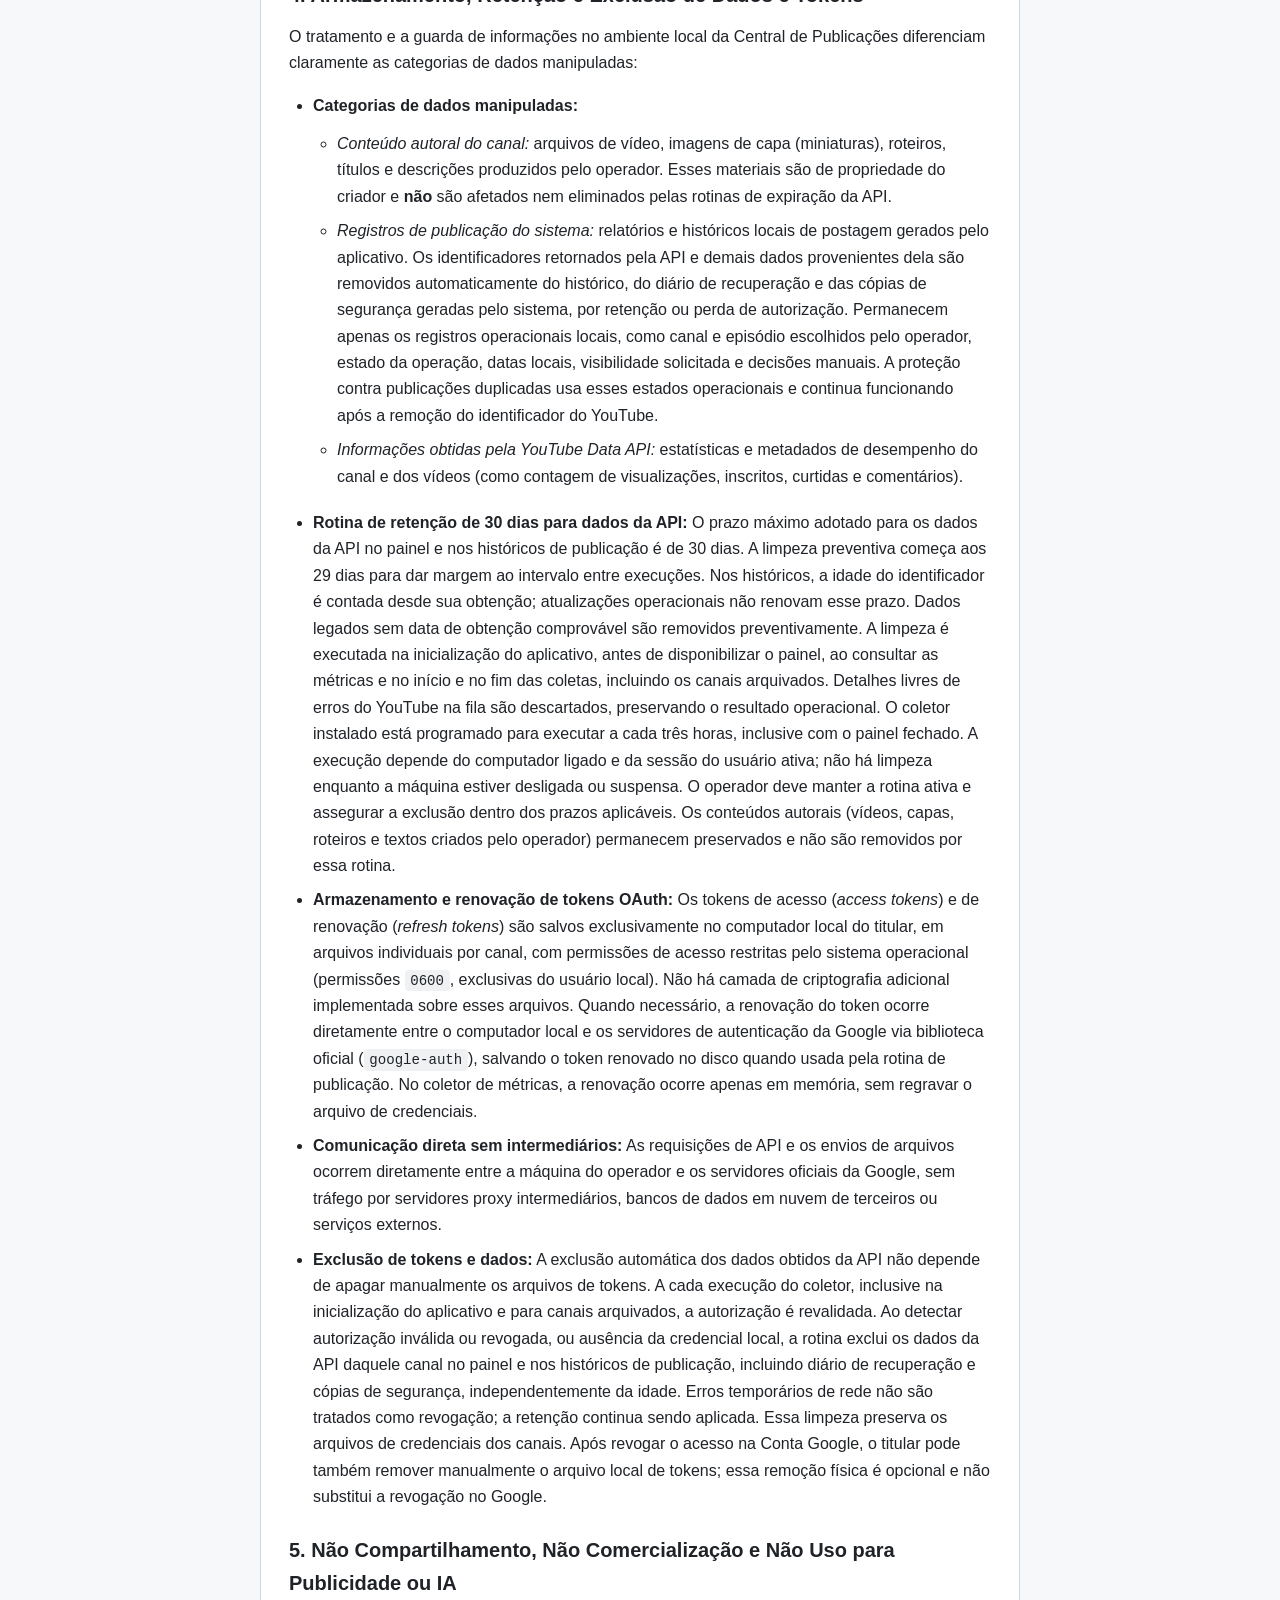
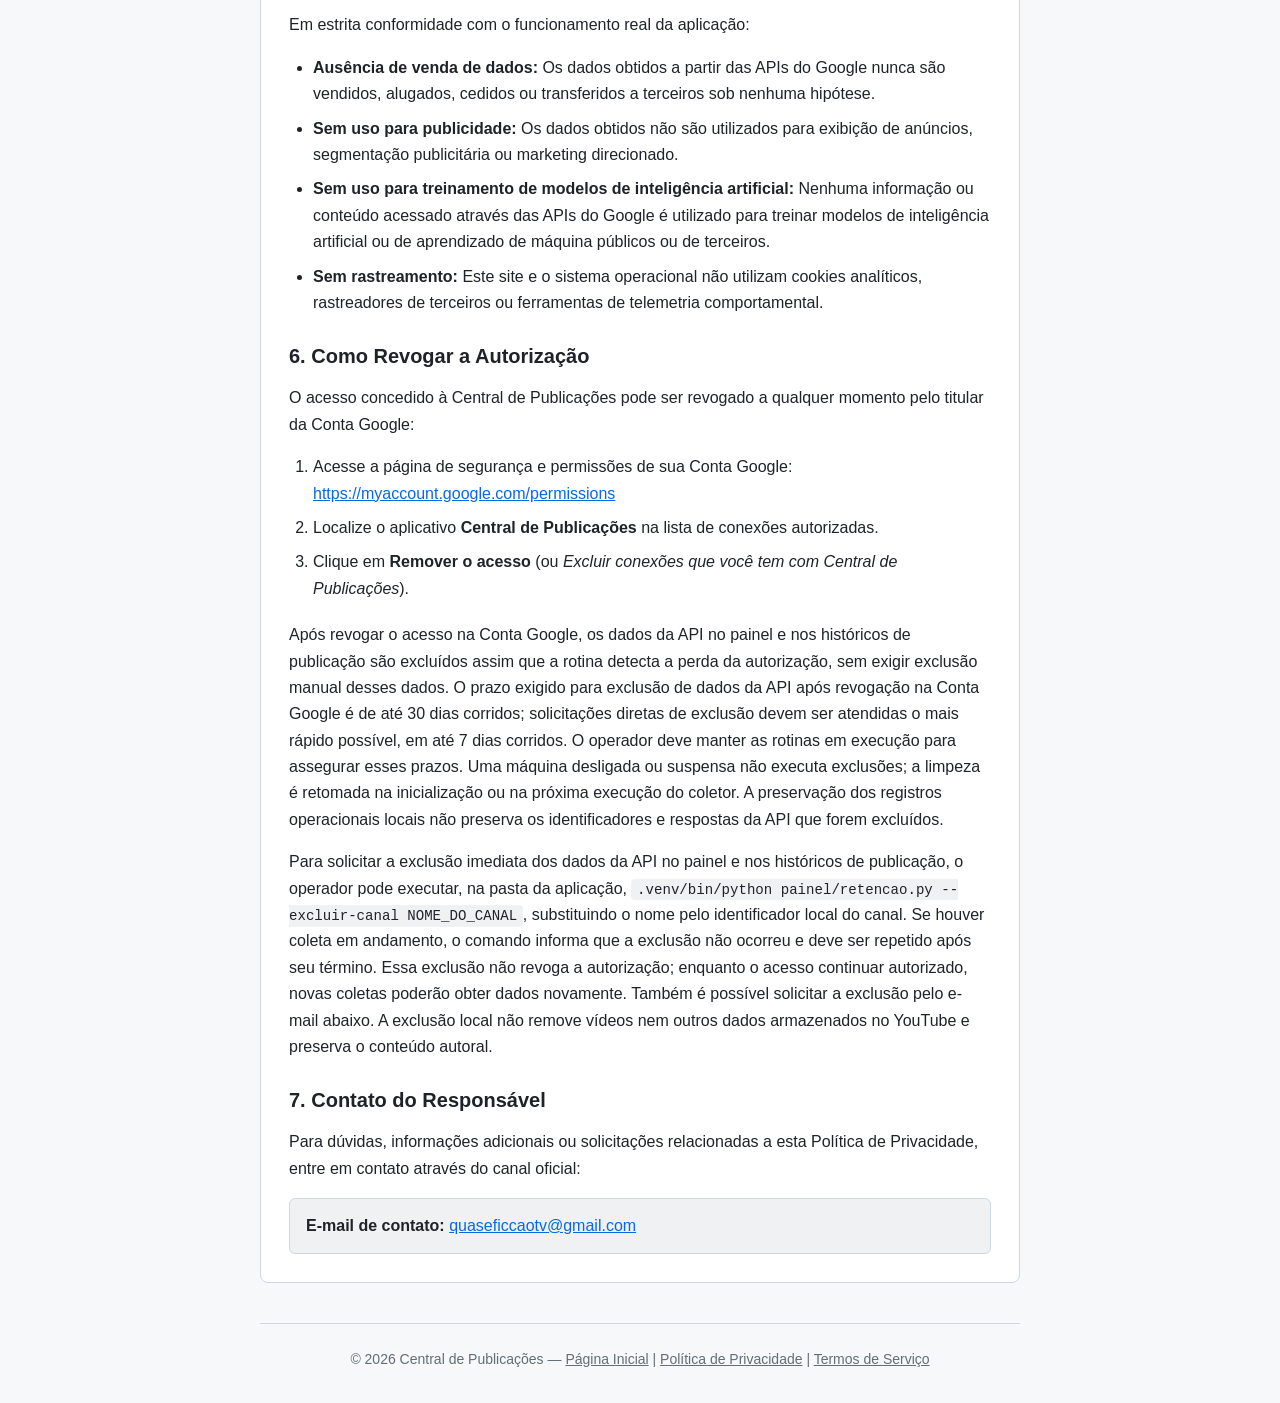
==== commit 136451ac: "docs: documenta limpeza automatica dos historicos YouTube" ====
--- a/privacidade.html
+++ b/privacidade.html
@@ -58,12 +58,12 @@
           <strong>Categorias de dados manipuladas:</strong>
           <ul>
             <li><em>Conteúdo autoral do canal:</em> arquivos de vídeo, imagens de capa (miniaturas), roteiros, títulos e descrições produzidos pelo operador. Esses materiais são de propriedade do criador e <strong>não</strong> são afetados nem eliminados pelas rotinas de expiração da API.</li>
-            <li><em>Registros de publicação do sistema:</em> relatórios e históricos locais de postagem gerados pelo próprio aplicativo, incluindo identificadores retornados pela API usados para evitar publicações duplicadas. Esses registros não são abrangidos pela limpeza automática do painel; a exclusão dos dados provenientes da API nesses registros exige atuação manual do operador, observando os mesmos prazos de revogação e solicitação de exclusão descritos abaixo.</li>
+            <li><em>Registros de publicação do sistema:</em> relatórios e históricos locais de postagem gerados pelo aplicativo. Os identificadores retornados pela API e demais dados provenientes dela são removidos automaticamente do histórico, do diário de recuperação e das cópias de segurança geradas pelo sistema, por retenção ou perda de autorização. Permanecem apenas os registros operacionais locais, como canal e episódio escolhidos pelo operador, estado da operação, datas locais, visibilidade solicitada e decisões manuais. A proteção contra publicações duplicadas usa esses estados operacionais e continua funcionando após a remoção do identificador do YouTube.</li>
             <li><em>Informações obtidas pela YouTube Data API:</em> estatísticas e metadados de desempenho do canal e dos vídeos (como contagem de visualizações, inscritos, curtidas e comentários).</li>
           </ul>
         </li>
         <li>
-          <strong>Rotina de retenção de 30 dias para dados da API:</strong> As estatísticas e metadados consultados para o painel são excluídos dos arquivos de métricas, do resumo e do log de coleta quando atingem 30 dias. A limpeza é executada ao consultar as métricas e no início e no fim das coletas. O coletor instalado está programado para executar a cada três horas, inclusive com o painel fechado. A execução depende do computador ligado e da sessão do usuário ativa; não há limpeza enquanto a máquina estiver desligada ou suspensa. O operador deve manter a rotina ativa e assegurar a exclusão dentro dos prazos aplicáveis. Os conteúdos autorais (vídeos, capas, roteiros e textos criados pelo operador) permanecem preservados e não são removidos por essa rotina.
+          <strong>Rotina de retenção de 30 dias para dados da API:</strong> O prazo máximo adotado para os dados da API no painel e nos históricos de publicação é de 30 dias. A limpeza preventiva começa aos 29 dias para dar margem ao intervalo entre execuções. Nos históricos, a idade do identificador é contada desde sua obtenção; atualizações operacionais não renovam esse prazo. Dados legados sem data de obtenção comprovável são removidos preventivamente. A limpeza é executada na inicialização do aplicativo, antes de disponibilizar o painel, ao consultar as métricas e no início e no fim das coletas, incluindo os canais arquivados. Detalhes livres de erros do YouTube na fila são descartados, preservando o resultado operacional. O coletor instalado está programado para executar a cada três horas, inclusive com o painel fechado. A execução depende do computador ligado e da sessão do usuário ativa; não há limpeza enquanto a máquina estiver desligada ou suspensa. O operador deve manter a rotina ativa e assegurar a exclusão dentro dos prazos aplicáveis. Os conteúdos autorais (vídeos, capas, roteiros e textos criados pelo operador) permanecem preservados e não são removidos por essa rotina.
         </li>
         <li>
           <strong>Armazenamento e renovação de tokens OAuth:</strong> Os tokens de acesso (<em>access tokens</em>) e de renovação (<em>refresh tokens</em>) são salvos exclusivamente no computador local do titular, em arquivos individuais por canal, com permissões de acesso restritas pelo sistema operacional (permissões <code>0600</code>, exclusivas do usuário local). Não há camada de criptografia adicional implementada sobre esses arquivos. Quando necessário, a renovação do token ocorre diretamente entre o computador local e os servidores de autenticação da Google via biblioteca oficial (<code>google-auth</code>), salvando o token renovado no disco quando usada pela rotina de publicação. No coletor de métricas, a renovação ocorre apenas em memória, sem regravar o arquivo de credenciais.
@@ -72,7 +72,7 @@
           <strong>Comunicação direta sem intermediários:</strong> As requisições de API e os envios de arquivos ocorrem diretamente entre a máquina do operador e os servidores oficiais da Google, sem tráfego por servidores proxy intermediários, bancos de dados em nuvem de terceiros ou serviços externos.
         </li>
         <li>
-          <strong>Exclusão de tokens e dados:</strong> Os tokens permanecem armazenados localmente até que o titular realize sua exclusão manual (apagando os respectivos arquivos JSON de credenciais na pasta local da aplicação). O coletor verifica a possibilidade de renovação da autorização a cada execução, inclusive para canais arquivados. Ao detectar autorização inválida ou revogada, ou ausência da credencial local, exclui os dados do YouTube daquele canal nos arquivos de métricas, resumo e log do painel, independentemente da idade. Erros temporários de rede não são tratados como revogação; a retenção continua sendo aplicada. Os arquivos de credenciais não são apagados nem modificados por essa limpeza.
+          <strong>Exclusão de tokens e dados:</strong> A exclusão automática dos dados obtidos da API não depende de apagar manualmente os arquivos de tokens. A cada execução do coletor, inclusive na inicialização do aplicativo e para canais arquivados, a autorização é revalidada. Ao detectar autorização inválida ou revogada, ou ausência da credencial local, a rotina exclui os dados da API daquele canal no painel e nos históricos de publicação, incluindo diário de recuperação e cópias de segurança, independentemente da idade. Erros temporários de rede não são tratados como revogação; a retenção continua sendo aplicada. Essa limpeza preserva os arquivos de credenciais dos canais. Após revogar o acesso na Conta Google, o titular pode também remover manualmente o arquivo local de tokens; essa remoção física é opcional e não substitui a revogação no Google.
         </li>
       </ul>
 
@@ -97,11 +97,11 @@
         <li>Clique em <strong>Remover o acesso</strong> (ou <em>Excluir conexões que você tem com Central de Publicações</em>).</li>
       </ol>
       <p>
-        Após revogar o acesso na Conta Google, os dados do painel são excluídos assim que a rotina detecta a perda da autorização. O prazo exigido para exclusão de dados da API após revogação na Conta Google é de até 30 dias corridos; solicitações diretas de exclusão devem ser atendidas o mais rápido possível, em até 7 dias corridos. O operador deve assegurar esses prazos também para os registros de publicação que dependem de exclusão manual e quando a execução automática estiver indisponível. O titular pode remover manualmente o arquivo local de credenciais.
+        Após revogar o acesso na Conta Google, os dados da API no painel e nos históricos de publicação são excluídos assim que a rotina detecta a perda da autorização, sem exigir exclusão manual desses dados. O prazo exigido para exclusão de dados da API após revogação na Conta Google é de até 30 dias corridos; solicitações diretas de exclusão devem ser atendidas o mais rápido possível, em até 7 dias corridos. O operador deve manter as rotinas em execução para assegurar esses prazos. Uma máquina desligada ou suspensa não executa exclusões; a limpeza é retomada na inicialização ou na próxima execução do coletor. A preservação dos registros operacionais locais não preserva os identificadores e respostas da API que forem excluídos.
       </p>
 
       <p>
-        Para excluir imediatamente os dados locais do painel, o operador pode executar, na pasta da aplicação, <code>.venv/bin/python painel/retencao.py --excluir-canal NOME_DO_CANAL</code>, substituindo o nome pelo identificador local do canal. Se houver coleta em andamento, o comando informa que a exclusão não ocorreu e deve ser repetido após seu término. Essa exclusão não revoga a autorização; enquanto o acesso continuar autorizado, novas coletas poderão obter dados novamente. Também é possível solicitar a exclusão pelo e-mail abaixo. A exclusão local não remove vídeos nem outros dados armazenados no YouTube e preserva o conteúdo autoral.
+        Para solicitar a exclusão imediata dos dados da API no painel e nos históricos de publicação, o operador pode executar, na pasta da aplicação, <code>.venv/bin/python painel/retencao.py --excluir-canal NOME_DO_CANAL</code>, substituindo o nome pelo identificador local do canal. Se houver coleta em andamento, o comando informa que a exclusão não ocorreu e deve ser repetido após seu término. Essa exclusão não revoga a autorização; enquanto o acesso continuar autorizado, novas coletas poderão obter dados novamente. Também é possível solicitar a exclusão pelo e-mail abaixo. A exclusão local não remove vídeos nem outros dados armazenados no YouTube e preserva o conteúdo autoral.
       </p>
 
       <h2>7. Contato do Responsável</h2>
